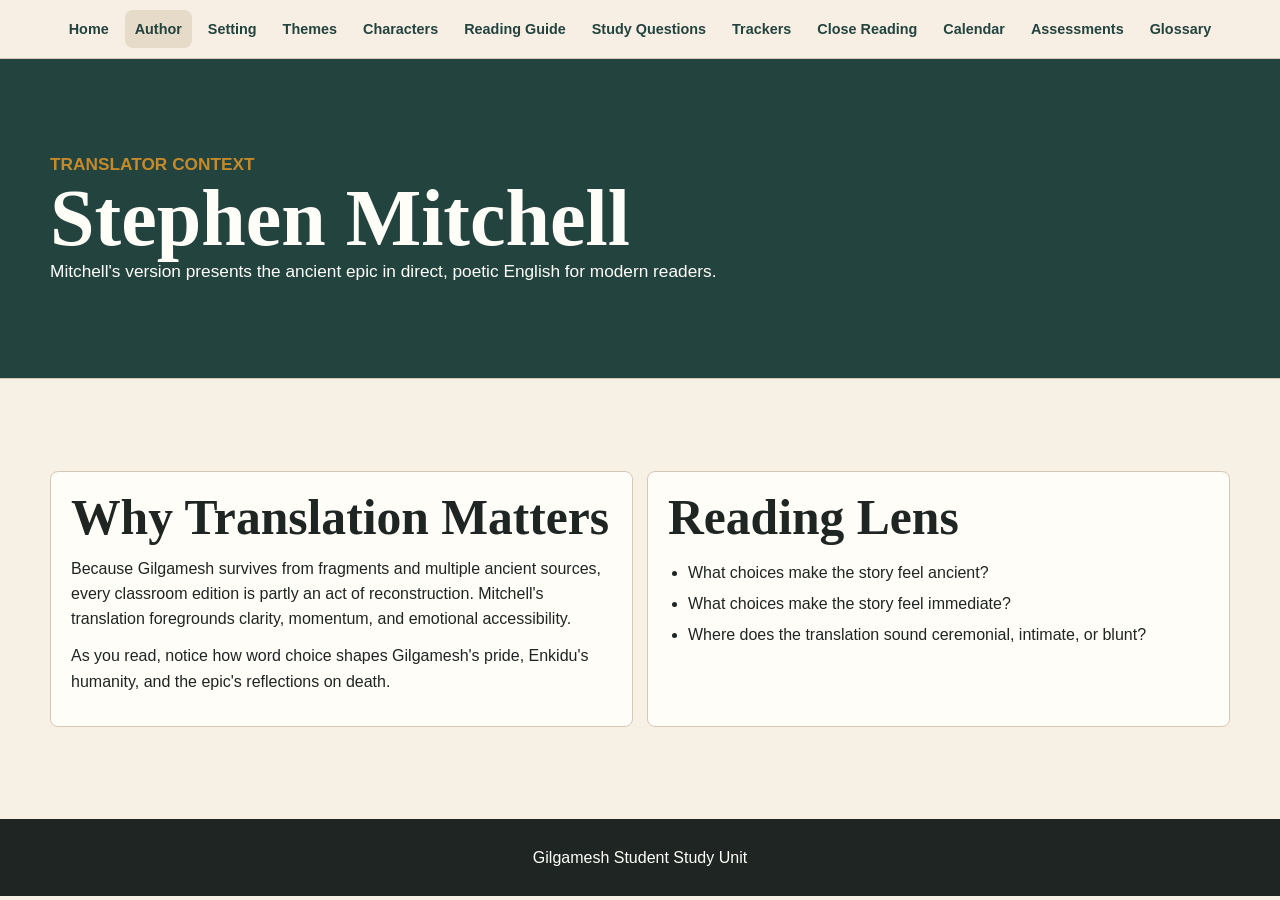
==== author.html @ 5ce9737e "Publish Gilgamesh student study site" ====
<!doctype html><html lang="en"><head><meta charset="utf-8"><meta name="viewport" content="width=device-width,initial-scale=1"><title>Stephen Mitchell | Gilgamesh</title><link rel="stylesheet" href="styles.css"></head><body><a class="skip-link" href="#main-content">Skip to content</a><nav class="top-nav"><a href="index.html">Home</a><a aria-current="page" href="author.html">Author</a><a href="setting.html">Setting</a><a href="themes.html">Themes</a><a href="characters.html">Characters</a><a href="reading-guide.html">Reading Guide</a><a href="study-questions.html">Study Questions</a><a href="trackers.html">Trackers</a><a href="close-reading.html">Close Reading</a><a href="calendar.html">Calendar</a><a href="assessments.html">Assessments</a><a href="glossary.html">Glossary</a></nav><header class="page-hero"><div class="section-inner"><p class="eyebrow">Translator Context</p><h1>Stephen Mitchell</h1><p>Mitchell's version presents the ancient epic in direct, poetic English for modern readers.</p></div></header><main id="main-content" class="section" tabindex="-1"><div class="section-inner grid grid-2"><article class="prose-panel"><h2>Why Translation Matters</h2><p>Because Gilgamesh survives from fragments and multiple ancient sources, every classroom edition is partly an act of reconstruction. Mitchell's translation foregrounds clarity, momentum, and emotional accessibility.</p><p>As you read, notice how word choice shapes Gilgamesh's pride, Enkidu's humanity, and the epic's reflections on death.</p></article><article class="callout"><h2>Reading Lens</h2><ul><li>What choices make the story feel ancient?</li><li>What choices make the story feel immediate?</li><li>Where does the translation sound ceremonial, intimate, or blunt?</li></ul></article></div></main><footer class="site-footer"><p>Gilgamesh Student Study Unit</p></footer><script src="script.js"></script></body></html>
---- styles.css ----
:root{--paper:#f7f0e4;--surface:#fffdf8;--ink:#1e2523;--muted:#5f6966;--line:#d6c8b7;--reed:#23433f;--lapis:#255a78;--clay:#9f5739;--sun:#c58a2a;--fig:#5f3f62}*{box-sizing:border-box}html{scroll-behavior:smooth}body{margin:0;background:var(--paper);color:var(--ink);font-family:Arial,Helvetica,sans-serif;line-height:1.58}a{color:inherit}.skip-link{position:fixed;left:16px;top:12px;z-index:100;transform:translateY(-160%);background:#fff;border:3px solid var(--reed);border-radius:8px;padding:10px 14px;font-weight:800;text-decoration:none}.skip-link:focus{transform:translateY(0)}:focus-visible{outline:3px solid #111;outline-offset:4px}.top-nav{position:sticky;top:0;z-index:20;display:flex;justify-content:center;gap:6px;flex-wrap:wrap;padding:10px 14px;background:rgba(247,240,228,.96);border-bottom:1px solid var(--line)}.top-nav a{min-height:38px;display:inline-flex;align-items:center;text-decoration:none;color:var(--reed);font-weight:800;font-size:.9rem;padding:7px 10px;border-radius:8px}.top-nav a:hover,.top-nav a:focus-visible,.top-nav a[aria-current=page]{background:#e6dac9}.hero{position:relative;min-height:clamp(460px,76vh,720px);display:grid;align-items:end;overflow:hidden;border-bottom:1px solid var(--line)}.hero img{position:absolute;inset:0;width:100%;height:100%;object-fit:cover}.hero:after{content:"";position:absolute;inset:0;background:linear-gradient(90deg,rgba(16,23,24,.84),rgba(16,23,24,.44) 48%,rgba(16,23,24,.14)),linear-gradient(0deg,rgba(16,23,24,.45),transparent 42%)}.hero-copy{position:relative;z-index:1;width:min(920px,calc(100% - 32px));padding:0 0 clamp(42px,8vh,76px) clamp(20px,7vw,92px);color:#fffdf8}.eyebrow{margin:0 0 8px;color:var(--sun);font-size:.78rem;letter-spacing:0;text-transform:uppercase;font-weight:900}.hero h1,.page-hero h1,h2{font-family:Georgia,'Times New Roman',serif}.hero h1{margin:0;font-size:clamp(3.2rem,9vw,7.2rem);line-height:.95}.hero-copy p:last-child{max-width:680px;margin:18px 0 0;font-size:clamp(1.06rem,2vw,1.36rem)}.page-hero{background:var(--reed);color:#fffdf8;padding:clamp(54px,8vw,92px) 18px;border-bottom:1px solid var(--line)}.page-hero h1{margin:0;font-size:clamp(2.5rem,7vw,5rem);line-height:1}.page-hero p{max-width:760px;margin:0;font-size:1.08rem}.section{padding:clamp(52px,8vw,92px) 18px}.band-light{background:#efe4d3}.band-deep{background:#203633;color:#fffdf8}.section-inner{width:min(1180px,100%);margin:0 auto}.section-heading{max-width:780px;margin-bottom:26px}.section-intro{max-width:760px;margin:0;color:var(--muted)}h2{margin:0 0 12px;font-size:clamp(2rem,4vw,3.1rem);line-height:1.05}h3{margin:0 0 10px;font-size:1.18rem;line-height:1.25}h4{margin:22px 0 8px;color:var(--reed);font-size:1rem}p{margin:0 0 12px}ul,ol{padding-left:1.25rem}li{margin:6px 0}.grid{display:grid;gap:14px}.grid-2{grid-template-columns:repeat(2,minmax(0,1fr))}.grid-3{grid-template-columns:repeat(3,minmax(0,1fr))}.grid-4{grid-template-columns:repeat(4,minmax(0,1fr))}.tile,.resource-link,.prose-panel,.character-card,.theme-card,.term,.book-panel,.quiz-panel,.callout{border:1px solid var(--line);border-radius:8px;background:var(--surface)}.tile,.prose-panel,.character-card,.theme-card,.term,.quiz-panel,.callout{padding:20px}.resource-link{display:block;padding:22px;text-decoration:none;color:var(--ink)}.resource-link span,.tile h3,.character-card h3,.term dt{color:var(--reed);font-weight:900}.resource-link p,.tile p,.character-card p,.theme-card p,.term dd,.quiz-panel p,.callout p{margin:0;color:var(--muted)}.theme-card{border-top:6px solid var(--clay)}.theme-card:nth-child(2){border-top-color:var(--lapis)}.theme-card:nth-child(3){border-top-color:var(--fig)}.theme-card:nth-child(4){border-top-color:var(--sun)}.theme-label{display:inline-grid;place-items:center;width:34px;height:34px;border-radius:50%;background:var(--clay);color:white;font-weight:900;margin-bottom:10px}.book-list{display:grid;gap:12px}.book-panel{overflow:hidden}.book-panel summary{position:relative;cursor:pointer;list-style:none;padding:17px 58px 17px 20px;background:var(--surface);color:var(--reed);font-weight:900}.book-panel summary:after{content:"+";position:absolute;right:18px;top:50%;transform:translateY(-50%);width:28px;height:28px;display:grid;place-items:center;border-radius:50%;background:#e5d8c7}.book-panel[open] summary:after{content:"-"}.book-body{display:grid;grid-template-columns:minmax(0,1.4fr) minmax(280px,.8fr);gap:24px;padding:8px 20px 22px;border-top:1px solid var(--line);background:var(--surface)}.questions{border-left:4px solid var(--sun);padding-left:18px}.question-line{color:var(--reed);font-weight:900}.toolbar{display:flex;gap:10px;flex-wrap:wrap;margin:0 0 18px}.toolbar input,.toolbar select{min-height:42px;border:1px solid var(--line);border-radius:8px;background:var(--surface);padding:8px 10px;font:inherit}.toolbar input{flex:1 1 280px}.button,.quiz-option{border-radius:8px;font:inherit;cursor:pointer}.button{min-height:42px;border:1px solid var(--reed);background:var(--reed);color:#fffdf8;padding:8px 12px;font-weight:900}.quiz-option{display:block;width:100%;text-align:left;margin:8px 0;border:1px solid var(--line);background:#fff8ec;color:var(--ink);padding:10px 12px}.quiz-option.correct{border-color:#2f6d4f;background:#e5f2e8}.quiz-option.incorrect{border-color:#a04738;background:#f7e4df}.result{min-height:26px;margin-top:10px;font-weight:900}.tracker-table{width:100%;border-collapse:collapse;border:1px solid var(--line);background:var(--surface)}.tracker-table th,.tracker-table td{border:1px solid var(--line);padding:12px;text-align:left;vertical-align:top}.tracker-table th{background:#eadcc9;color:var(--reed)}.site-footer{padding:26px 18px;background:#1e2523;color:#fffdf8;text-align:center}.site-footer p{margin:0}@media(max-width:980px){.grid-2,.grid-3,.grid-4,.book-body{grid-template-columns:1fr}.hero-copy{padding-left:22px}}@media(max-width:640px){.top-nav{justify-content:flex-start}.section{padding-left:14px;padding-right:14px}.hero{min-height:520px}}
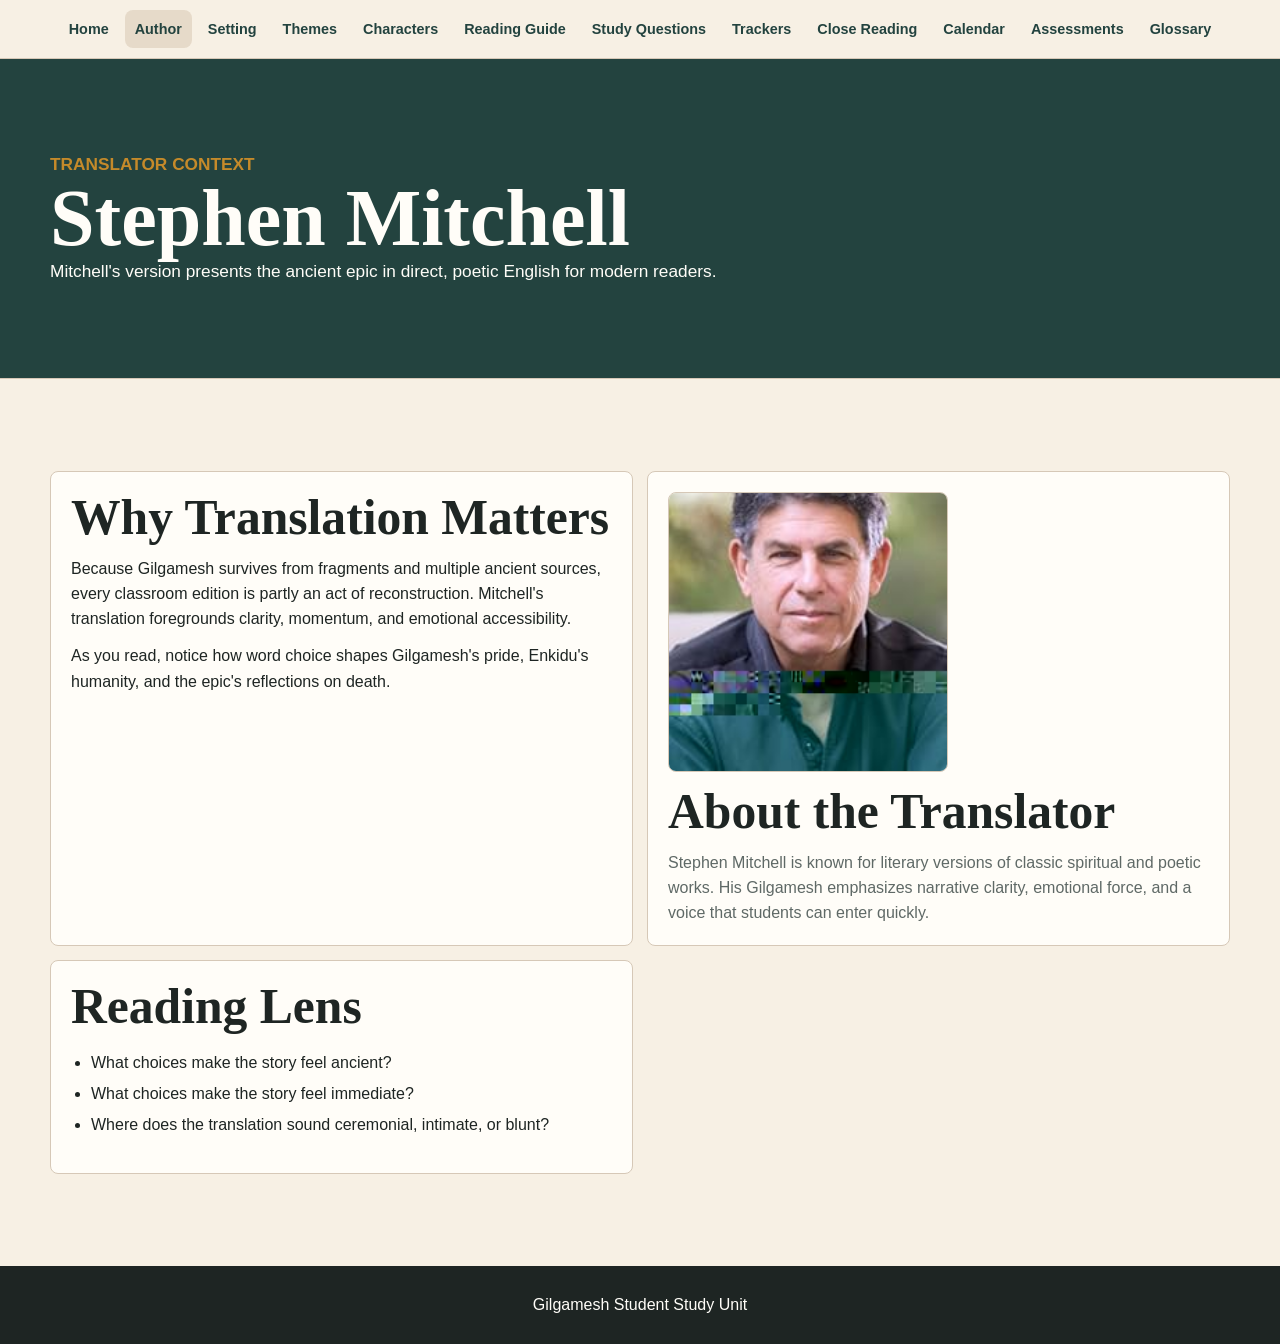
==== commit 6dc94501: "Add Stephen Mitchell portrait to author page" ====
--- a/author.html
+++ b/author.html
@@ -1 +1 @@
-<!doctype html><html lang="en"><head><meta charset="utf-8"><meta name="viewport" content="width=device-width,initial-scale=1"><title>Stephen Mitchell | Gilgamesh</title><link rel="stylesheet" href="styles.css"></head><body><a class="skip-link" href="#main-content">Skip to content</a><nav class="top-nav"><a href="index.html">Home</a><a aria-current="page" href="author.html">Author</a><a href="setting.html">Setting</a><a href="themes.html">Themes</a><a href="characters.html">Characters</a><a href="reading-guide.html">Reading Guide</a><a href="study-questions.html">Study Questions</a><a href="trackers.html">Trackers</a><a href="close-reading.html">Close Reading</a><a href="calendar.html">Calendar</a><a href="assessments.html">Assessments</a><a href="glossary.html">Glossary</a></nav><header class="page-hero"><div class="section-inner"><p class="eyebrow">Translator Context</p><h1>Stephen Mitchell</h1><p>Mitchell's version presents the ancient epic in direct, poetic English for modern readers.</p></div></header><main id="main-content" class="section" tabindex="-1"><div class="section-inner grid grid-2"><article class="prose-panel"><h2>Why Translation Matters</h2><p>Because Gilgamesh survives from fragments and multiple ancient sources, every classroom edition is partly an act of reconstruction. Mitchell's translation foregrounds clarity, momentum, and emotional accessibility.</p><p>As you read, notice how word choice shapes Gilgamesh's pride, Enkidu's humanity, and the epic's reflections on death.</p></article><article class="callout"><h2>Reading Lens</h2><ul><li>What choices make the story feel ancient?</li><li>What choices make the story feel immediate?</li><li>Where does the translation sound ceremonial, intimate, or blunt?</li></ul></article></div></main><footer class="site-footer"><p>Gilgamesh Student Study Unit</p></footer><script src="script.js"></script></body></html>+<!doctype html><html lang="en"><head><meta charset="utf-8"><meta name="viewport" content="width=device-width,initial-scale=1"><title>Stephen Mitchell | Gilgamesh</title><link rel="stylesheet" href="styles.css"></head><body><a class="skip-link" href="#main-content">Skip to content</a><nav class="top-nav"><a href="index.html">Home</a><a aria-current="page" href="author.html">Author</a><a href="setting.html">Setting</a><a href="themes.html">Themes</a><a href="characters.html">Characters</a><a href="reading-guide.html">Reading Guide</a><a href="study-questions.html">Study Questions</a><a href="trackers.html">Trackers</a><a href="close-reading.html">Close Reading</a><a href="calendar.html">Calendar</a><a href="assessments.html">Assessments</a><a href="glossary.html">Glossary</a></nav><header class="page-hero"><div class="section-inner"><p class="eyebrow">Translator Context</p><h1>Stephen Mitchell</h1><p>Mitchell's version presents the ancient epic in direct, poetic English for modern readers.</p></div></header><main id="main-content" class="section" tabindex="-1"><div class="section-inner grid grid-2"><article class="prose-panel"><h2>Why Translation Matters</h2><p>Because Gilgamesh survives from fragments and multiple ancient sources, every classroom edition is partly an act of reconstruction. Mitchell's translation foregrounds clarity, momentum, and emotional accessibility.</p><p>As you read, notice how word choice shapes Gilgamesh's pride, Enkidu's humanity, and the epic's reflections on death.</p></article><figure class="callout" style="display:grid;gap:14px;align-content:start;margin:0"><img src="assets/stephen-mitchell.jpg" alt="Portrait of Stephen Mitchell" style="width:min(280px,100%);aspect-ratio:1/1;object-fit:cover;border-radius:8px;border:1px solid var(--line)"><figcaption><h2>About the Translator</h2><p>Stephen Mitchell is known for literary versions of classic spiritual and poetic works. His Gilgamesh emphasizes narrative clarity, emotional force, and a voice that students can enter quickly.</p></figcaption></figure><article class="callout"><h2>Reading Lens</h2><ul><li>What choices make the story feel ancient?</li><li>What choices make the story feel immediate?</li><li>Where does the translation sound ceremonial, intimate, or blunt?</li></ul></article></div></main><footer class="site-footer"><p>Gilgamesh Student Study Unit</p></footer><script src="script.js"></script></body></html>
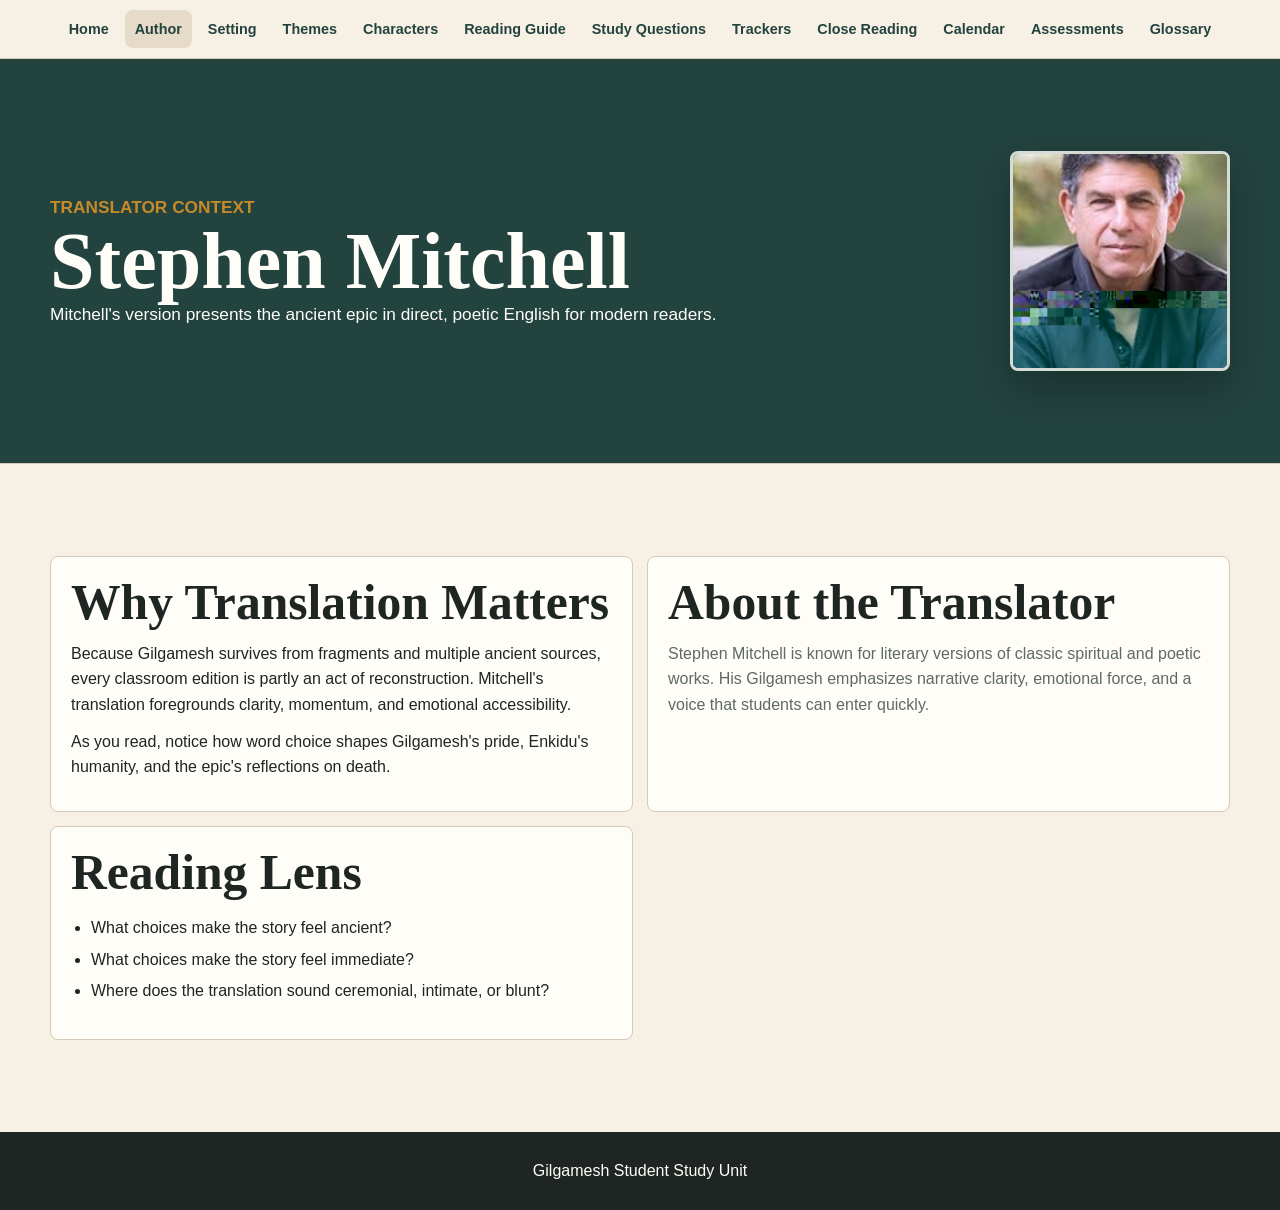
==== commit cd8064d1: "Make author portrait prominent" ====
--- a/author.html
+++ b/author.html
@@ -1 +1 @@
-<!doctype html><html lang="en"><head><meta charset="utf-8"><meta name="viewport" content="width=device-width,initial-scale=1"><title>Stephen Mitchell | Gilgamesh</title><link rel="stylesheet" href="styles.css"></head><body><a class="skip-link" href="#main-content">Skip to content</a><nav class="top-nav"><a href="index.html">Home</a><a aria-current="page" href="author.html">Author</a><a href="setting.html">Setting</a><a href="themes.html">Themes</a><a href="characters.html">Characters</a><a href="reading-guide.html">Reading Guide</a><a href="study-questions.html">Study Questions</a><a href="trackers.html">Trackers</a><a href="close-reading.html">Close Reading</a><a href="calendar.html">Calendar</a><a href="assessments.html">Assessments</a><a href="glossary.html">Glossary</a></nav><header class="page-hero"><div class="section-inner"><p class="eyebrow">Translator Context</p><h1>Stephen Mitchell</h1><p>Mitchell's version presents the ancient epic in direct, poetic English for modern readers.</p></div></header><main id="main-content" class="section" tabindex="-1"><div class="section-inner grid grid-2"><article class="prose-panel"><h2>Why Translation Matters</h2><p>Because Gilgamesh survives from fragments and multiple ancient sources, every classroom edition is partly an act of reconstruction. Mitchell's translation foregrounds clarity, momentum, and emotional accessibility.</p><p>As you read, notice how word choice shapes Gilgamesh's pride, Enkidu's humanity, and the epic's reflections on death.</p></article><figure class="callout" style="display:grid;gap:14px;align-content:start;margin:0"><img src="assets/stephen-mitchell.jpg" alt="Portrait of Stephen Mitchell" style="width:min(280px,100%);aspect-ratio:1/1;object-fit:cover;border-radius:8px;border:1px solid var(--line)"><figcaption><h2>About the Translator</h2><p>Stephen Mitchell is known for literary versions of classic spiritual and poetic works. His Gilgamesh emphasizes narrative clarity, emotional force, and a voice that students can enter quickly.</p></figcaption></figure><article class="callout"><h2>Reading Lens</h2><ul><li>What choices make the story feel ancient?</li><li>What choices make the story feel immediate?</li><li>Where does the translation sound ceremonial, intimate, or blunt?</li></ul></article></div></main><footer class="site-footer"><p>Gilgamesh Student Study Unit</p></footer><script src="script.js"></script></body></html>+<!doctype html><html lang="en"><head><meta charset="utf-8"><meta name="viewport" content="width=device-width,initial-scale=1"><title>Stephen Mitchell | Gilgamesh</title><link rel="stylesheet" href="styles.css"></head><body><a class="skip-link" href="#main-content">Skip to content</a><nav class="top-nav"><a href="index.html">Home</a><a aria-current="page" href="author.html">Author</a><a href="setting.html">Setting</a><a href="themes.html">Themes</a><a href="characters.html">Characters</a><a href="reading-guide.html">Reading Guide</a><a href="study-questions.html">Study Questions</a><a href="trackers.html">Trackers</a><a href="close-reading.html">Close Reading</a><a href="calendar.html">Calendar</a><a href="assessments.html">Assessments</a><a href="glossary.html">Glossary</a></nav><header class="page-hero"><div class="section-inner" style="display:grid;grid-template-columns:minmax(0,1fr) minmax(160px,220px);gap:24px;align-items:center"><div><p class="eyebrow">Translator Context</p><h1>Stephen Mitchell</h1><p>Mitchell's version presents the ancient epic in direct, poetic English for modern readers.</p></div><img src="assets/stephen-mitchell-portrait.jpg?v=2" alt="Portrait of Stephen Mitchell" style="width:100%;max-width:220px;aspect-ratio:1/1;object-fit:cover;border-radius:8px;border:3px solid rgba(255,253,248,.82);box-shadow:0 18px 40px rgba(0,0,0,.26)"></div></header><main id="main-content" class="section" tabindex="-1"><div class="section-inner grid grid-2"><article class="prose-panel"><h2>Why Translation Matters</h2><p>Because Gilgamesh survives from fragments and multiple ancient sources, every classroom edition is partly an act of reconstruction. Mitchell's translation foregrounds clarity, momentum, and emotional accessibility.</p><p>As you read, notice how word choice shapes Gilgamesh's pride, Enkidu's humanity, and the epic's reflections on death.</p></article><article class="callout"><h2>About the Translator</h2><p>Stephen Mitchell is known for literary versions of classic spiritual and poetic works. His Gilgamesh emphasizes narrative clarity, emotional force, and a voice that students can enter quickly.</p></article><article class="callout"><h2>Reading Lens</h2><ul><li>What choices make the story feel ancient?</li><li>What choices make the story feel immediate?</li><li>Where does the translation sound ceremonial, intimate, or blunt?</li></ul></article></div></main><footer class="site-footer"><p>Gilgamesh Student Study Unit</p></footer><script src="script.js"></script></body></html>
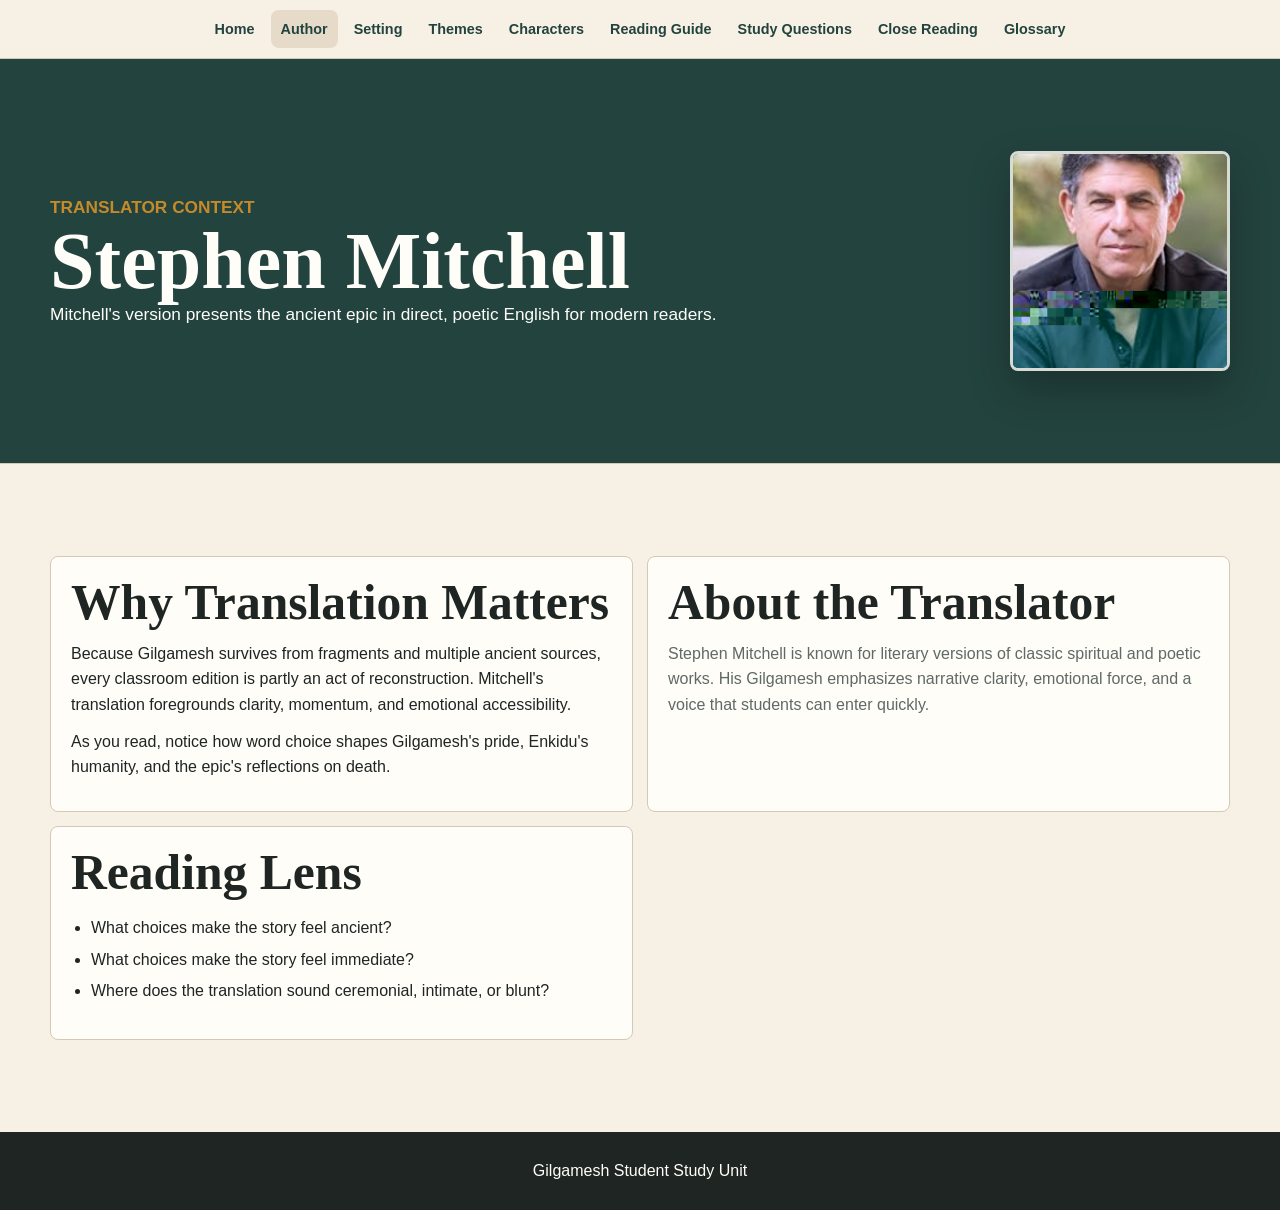
==== commit 933314a5: "Remove trackers calendar and assessments pages" ====
--- a/author.html
+++ b/author.html
@@ -1 +1 @@
-<!doctype html><html lang="en"><head><meta charset="utf-8"><meta name="viewport" content="width=device-width,initial-scale=1"><title>Stephen Mitchell | Gilgamesh</title><link rel="stylesheet" href="styles.css"></head><body><a class="skip-link" href="#main-content">Skip to content</a><nav class="top-nav"><a href="index.html">Home</a><a aria-current="page" href="author.html">Author</a><a href="setting.html">Setting</a><a href="themes.html">Themes</a><a href="characters.html">Characters</a><a href="reading-guide.html">Reading Guide</a><a href="study-questions.html">Study Questions</a><a href="trackers.html">Trackers</a><a href="close-reading.html">Close Reading</a><a href="calendar.html">Calendar</a><a href="assessments.html">Assessments</a><a href="glossary.html">Glossary</a></nav><header class="page-hero"><div class="section-inner" style="display:grid;grid-template-columns:minmax(0,1fr) minmax(160px,220px);gap:24px;align-items:center"><div><p class="eyebrow">Translator Context</p><h1>Stephen Mitchell</h1><p>Mitchell's version presents the ancient epic in direct, poetic English for modern readers.</p></div><img src="assets/stephen-mitchell-portrait.jpg?v=2" alt="Portrait of Stephen Mitchell" style="width:100%;max-width:220px;aspect-ratio:1/1;object-fit:cover;border-radius:8px;border:3px solid rgba(255,253,248,.82);box-shadow:0 18px 40px rgba(0,0,0,.26)"></div></header><main id="main-content" class="section" tabindex="-1"><div class="section-inner grid grid-2"><article class="prose-panel"><h2>Why Translation Matters</h2><p>Because Gilgamesh survives from fragments and multiple ancient sources, every classroom edition is partly an act of reconstruction. Mitchell's translation foregrounds clarity, momentum, and emotional accessibility.</p><p>As you read, notice how word choice shapes Gilgamesh's pride, Enkidu's humanity, and the epic's reflections on death.</p></article><article class="callout"><h2>About the Translator</h2><p>Stephen Mitchell is known for literary versions of classic spiritual and poetic works. His Gilgamesh emphasizes narrative clarity, emotional force, and a voice that students can enter quickly.</p></article><article class="callout"><h2>Reading Lens</h2><ul><li>What choices make the story feel ancient?</li><li>What choices make the story feel immediate?</li><li>Where does the translation sound ceremonial, intimate, or blunt?</li></ul></article></div></main><footer class="site-footer"><p>Gilgamesh Student Study Unit</p></footer><script src="script.js"></script></body></html>+<!doctype html><html lang="en"><head><meta charset="utf-8"><meta name="viewport" content="width=device-width,initial-scale=1"><title>Stephen Mitchell | Gilgamesh</title><link rel="stylesheet" href="styles.css"></head><body><a class="skip-link" href="#main-content">Skip to content</a><nav class="top-nav"><a href="index.html">Home</a><a aria-current="page" href="author.html">Author</a><a href="setting.html">Setting</a><a href="themes.html">Themes</a><a href="characters.html">Characters</a><a href="reading-guide.html">Reading Guide</a><a href="study-questions.html">Study Questions</a><a href="close-reading.html">Close Reading</a><a href="glossary.html">Glossary</a></nav><header class="page-hero"><div class="section-inner" style="display:grid;grid-template-columns:minmax(0,1fr) minmax(160px,220px);gap:24px;align-items:center"><div><p class="eyebrow">Translator Context</p><h1>Stephen Mitchell</h1><p>Mitchell's version presents the ancient epic in direct, poetic English for modern readers.</p></div><img src="assets/stephen-mitchell-portrait.jpg?v=2" alt="Portrait of Stephen Mitchell" style="width:100%;max-width:220px;aspect-ratio:1/1;object-fit:cover;border-radius:8px;border:3px solid rgba(255,253,248,.82);box-shadow:0 18px 40px rgba(0,0,0,.26)"></div></header><main id="main-content" class="section" tabindex="-1"><div class="section-inner grid grid-2"><article class="prose-panel"><h2>Why Translation Matters</h2><p>Because Gilgamesh survives from fragments and multiple ancient sources, every classroom edition is partly an act of reconstruction. Mitchell's translation foregrounds clarity, momentum, and emotional accessibility.</p><p>As you read, notice how word choice shapes Gilgamesh's pride, Enkidu's humanity, and the epic's reflections on death.</p></article><article class="callout"><h2>About the Translator</h2><p>Stephen Mitchell is known for literary versions of classic spiritual and poetic works. His Gilgamesh emphasizes narrative clarity, emotional force, and a voice that students can enter quickly.</p></article><article class="callout"><h2>Reading Lens</h2><ul><li>What choices make the story feel ancient?</li><li>What choices make the story feel immediate?</li><li>Where does the translation sound ceremonial, intimate, or blunt?</li></ul></article></div></main><footer class="site-footer"><p>Gilgamesh Student Study Unit</p></footer><script src="script.js"></script></body></html>
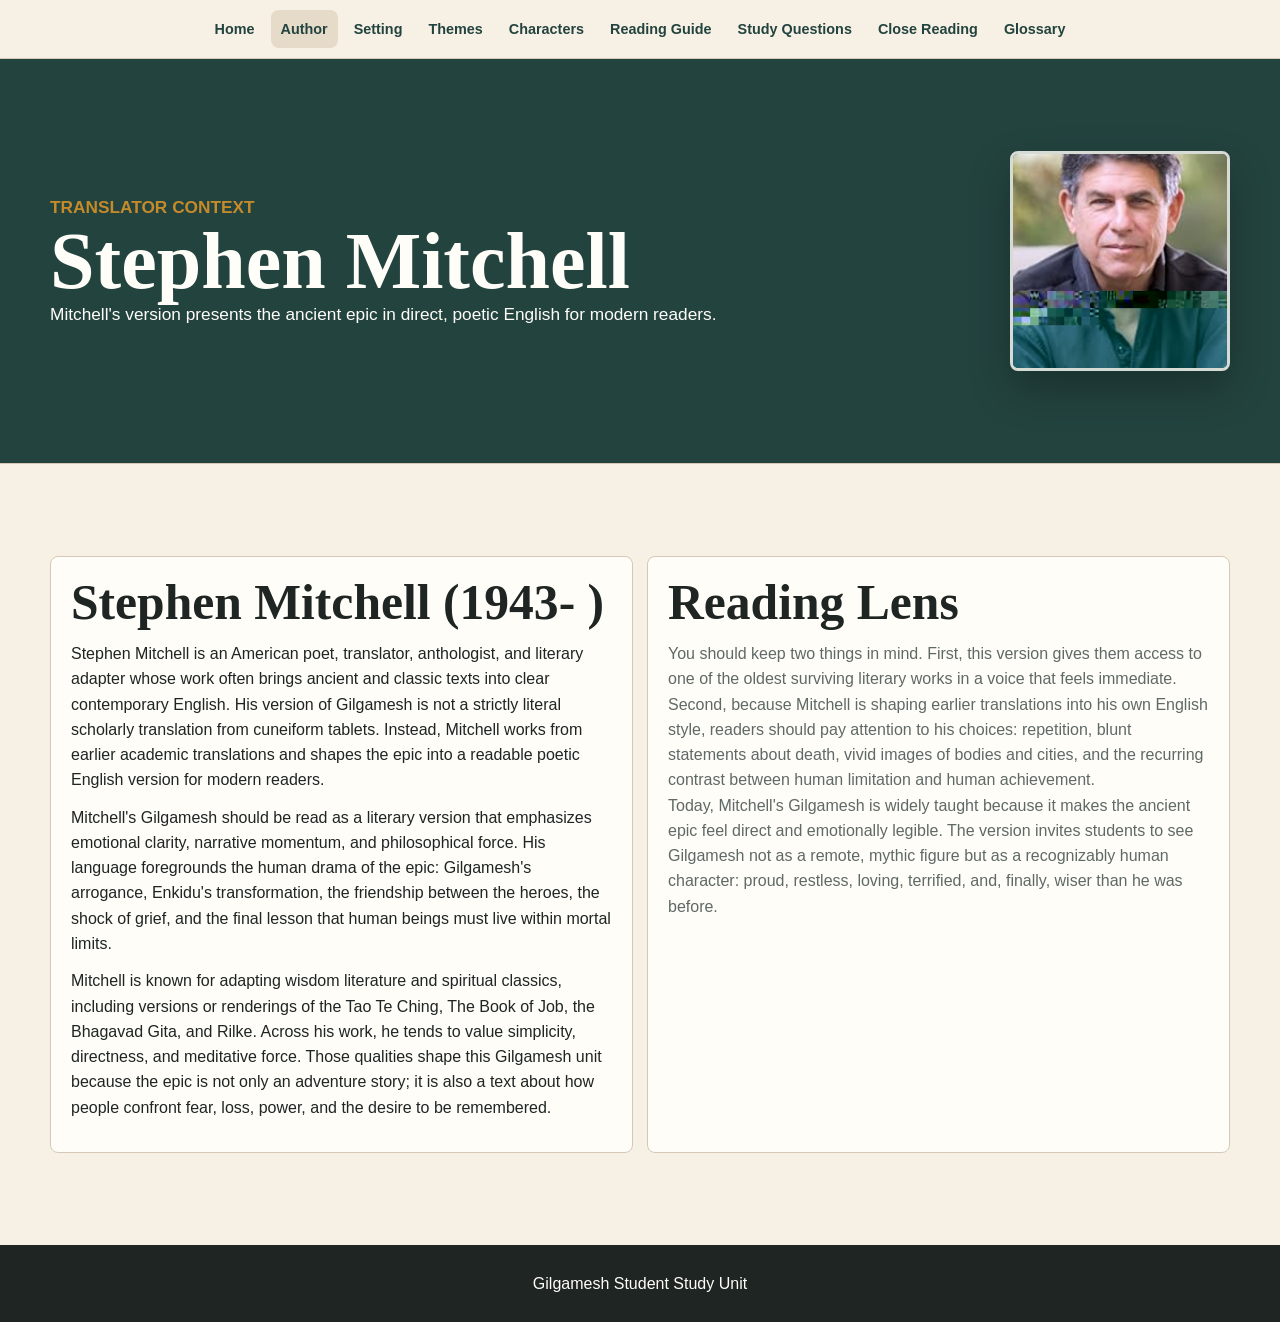
==== commit 8fd41a15: "Expand author bio from study document" ====
--- a/author.html
+++ b/author.html
@@ -1 +1,50 @@
-<!doctype html><html lang="en"><head><meta charset="utf-8"><meta name="viewport" content="width=device-width,initial-scale=1"><title>Stephen Mitchell | Gilgamesh</title><link rel="stylesheet" href="styles.css"></head><body><a class="skip-link" href="#main-content">Skip to content</a><nav class="top-nav"><a href="index.html">Home</a><a aria-current="page" href="author.html">Author</a><a href="setting.html">Setting</a><a href="themes.html">Themes</a><a href="characters.html">Characters</a><a href="reading-guide.html">Reading Guide</a><a href="study-questions.html">Study Questions</a><a href="close-reading.html">Close Reading</a><a href="glossary.html">Glossary</a></nav><header class="page-hero"><div class="section-inner" style="display:grid;grid-template-columns:minmax(0,1fr) minmax(160px,220px);gap:24px;align-items:center"><div><p class="eyebrow">Translator Context</p><h1>Stephen Mitchell</h1><p>Mitchell's version presents the ancient epic in direct, poetic English for modern readers.</p></div><img src="assets/stephen-mitchell-portrait.jpg?v=2" alt="Portrait of Stephen Mitchell" style="width:100%;max-width:220px;aspect-ratio:1/1;object-fit:cover;border-radius:8px;border:3px solid rgba(255,253,248,.82);box-shadow:0 18px 40px rgba(0,0,0,.26)"></div></header><main id="main-content" class="section" tabindex="-1"><div class="section-inner grid grid-2"><article class="prose-panel"><h2>Why Translation Matters</h2><p>Because Gilgamesh survives from fragments and multiple ancient sources, every classroom edition is partly an act of reconstruction. Mitchell's translation foregrounds clarity, momentum, and emotional accessibility.</p><p>As you read, notice how word choice shapes Gilgamesh's pride, Enkidu's humanity, and the epic's reflections on death.</p></article><article class="callout"><h2>About the Translator</h2><p>Stephen Mitchell is known for literary versions of classic spiritual and poetic works. His Gilgamesh emphasizes narrative clarity, emotional force, and a voice that students can enter quickly.</p></article><article class="callout"><h2>Reading Lens</h2><ul><li>What choices make the story feel ancient?</li><li>What choices make the story feel immediate?</li><li>Where does the translation sound ceremonial, intimate, or blunt?</li></ul></article></div></main><footer class="site-footer"><p>Gilgamesh Student Study Unit</p></footer><script src="script.js"></script></body></html>+<!doctype html>
+<html lang="en">
+<head>
+  <meta charset="utf-8">
+  <meta name="viewport" content="width=device-width, initial-scale=1">
+  <title>Stephen Mitchell | Gilgamesh</title>
+  <link rel="stylesheet" href="styles.css">
+</head>
+<body>
+  <a class="skip-link" href="#main-content">Skip to content</a>
+  <nav class="top-nav">
+    <a href="index.html">Home</a>
+    <a aria-current="page" href="author.html">Author</a>
+    <a href="setting.html">Setting</a>
+    <a href="themes.html">Themes</a>
+    <a href="characters.html">Characters</a>
+    <a href="reading-guide.html">Reading Guide</a>
+    <a href="study-questions.html">Study Questions</a>
+    <a href="close-reading.html">Close Reading</a>
+    <a href="glossary.html">Glossary</a>
+  </nav>
+  <header class="page-hero">
+    <div class="section-inner" style="display:grid;grid-template-columns:minmax(0,1fr) minmax(160px,220px);gap:24px;align-items:center">
+      <div>
+        <p class="eyebrow">Translator Context</p>
+        <h1>Stephen Mitchell</h1>
+        <p>Mitchell's version presents the ancient epic in direct, poetic English for modern readers.</p>
+      </div>
+      <img src="assets/stephen-mitchell-portrait.jpg?v=2" alt="Portrait of Stephen Mitchell" style="width:100%;max-width:220px;aspect-ratio:1/1;object-fit:cover;border-radius:8px;border:3px solid rgba(255,253,248,.82);box-shadow:0 18px 40px rgba(0,0,0,.26)">
+    </div>
+  </header>
+  <main id="main-content" class="section" tabindex="-1">
+    <div class="section-inner grid grid-2">
+      <article class="prose-panel">
+        <h2>Stephen Mitchell (1943- )</h2>
+        <p>Stephen Mitchell is an American poet, translator, anthologist, and literary adapter whose work often brings ancient and classic texts into clear contemporary English. His version of Gilgamesh is not a strictly literal scholarly translation from cuneiform tablets. Instead, Mitchell works from earlier academic translations and shapes the epic into a readable poetic English version for modern readers.</p>
+        <p>Mitchell's Gilgamesh should be read as a literary version that emphasizes emotional clarity, narrative momentum, and philosophical force. His language foregrounds the human drama of the epic: Gilgamesh's arrogance, Enkidu's transformation, the friendship between the heroes, the shock of grief, and the final lesson that human beings must live within mortal limits.</p>
+        <p>Mitchell is known for adapting wisdom literature and spiritual classics, including versions or renderings of the Tao Te Ching, The Book of Job, the Bhagavad Gita, and Rilke. Across his work, he tends to value simplicity, directness, and meditative force. Those qualities shape this Gilgamesh unit because the epic is not only an adventure story; it is also a text about how people confront fear, loss, power, and the desire to be remembered.</p>
+      </article>
+      <aside class="callout">
+        <h2>Reading Lens</h2>
+        <p>You should keep two things in mind. First, this version gives them access to one of the oldest surviving literary works in a voice that feels immediate. Second, because Mitchell is shaping earlier translations into his own English style, readers should pay attention to his choices: repetition, blunt statements about death, vivid images of bodies and cities, and the recurring contrast between human limitation and human achievement.</p>
+        <p>Today, Mitchell's Gilgamesh is widely taught because it makes the ancient epic feel direct and emotionally legible. The version invites students to see Gilgamesh not as a remote, mythic figure but as a recognizably human character: proud, restless, loving, terrified, and, finally, wiser than he was before.</p>
+      </aside>
+    </div>
+  </main>
+  <footer class="site-footer"><p>Gilgamesh Student Study Unit</p></footer>
+  <script src="script.js"></script>
+</body>
+</html>
--- a/styles.css
+++ b/styles.css
@@ -1 +1 @@
-:root{--paper:#f7f0e4;--surface:#fffdf8;--ink:#1e2523;--muted:#5f6966;--line:#d6c8b7;--reed:#23433f;--lapis:#255a78;--clay:#9f5739;--sun:#c58a2a;--fig:#5f3f62}*{box-sizing:border-box}html{scroll-behavior:smooth}body{margin:0;background:var(--paper);color:var(--ink);font-family:Arial,Helvetica,sans-serif;line-height:1.58}a{color:inherit}.skip-link{position:fixed;left:16px;top:12px;z-index:100;transform:translateY(-160%);background:#fff;border:3px solid var(--reed);border-radius:8px;padding:10px 14px;font-weight:800;text-decoration:none}.skip-link:focus{transform:translateY(0)}:focus-visible{outline:3px solid #111;outline-offset:4px}.top-nav{position:sticky;top:0;z-index:20;display:flex;justify-content:center;gap:6px;flex-wrap:wrap;padding:10px 14px;background:rgba(247,240,228,.96);border-bottom:1px solid var(--line)}.top-nav a{min-height:38px;display:inline-flex;align-items:center;text-decoration:none;color:var(--reed);font-weight:800;font-size:.9rem;padding:7px 10px;border-radius:8px}.top-nav a:hover,.top-nav a:focus-visible,.top-nav a[aria-current=page]{background:#e6dac9}.hero{position:relative;min-height:clamp(460px,76vh,720px);display:grid;align-items:end;overflow:hidden;border-bottom:1px solid var(--line)}.hero img{position:absolute;inset:0;width:100%;height:100%;object-fit:cover}.hero:after{content:"";position:absolute;inset:0;background:linear-gradient(90deg,rgba(16,23,24,.84),rgba(16,23,24,.44) 48%,rgba(16,23,24,.14)),linear-gradient(0deg,rgba(16,23,24,.45),transparent 42%)}.hero-copy{position:relative;z-index:1;width:min(920px,calc(100% - 32px));padding:0 0 clamp(42px,8vh,76px) clamp(20px,7vw,92px);color:#fffdf8}.eyebrow{margin:0 0 8px;color:var(--sun);font-size:.78rem;letter-spacing:0;text-transform:uppercase;font-weight:900}.hero h1,.page-hero h1,h2{font-family:Georgia,'Times New Roman',serif}.hero h1{margin:0;font-size:clamp(3.2rem,9vw,7.2rem);line-height:.95}.hero-copy p:last-child{max-width:680px;margin:18px 0 0;font-size:clamp(1.06rem,2vw,1.36rem)}.page-hero{background:var(--reed);color:#fffdf8;padding:clamp(54px,8vw,92px) 18px;border-bottom:1px solid var(--line)}.page-hero h1{margin:0;font-size:clamp(2.5rem,7vw,5rem);line-height:1}.page-hero p{max-width:760px;margin:0;font-size:1.08rem}.section{padding:clamp(52px,8vw,92px) 18px}.band-light{background:#efe4d3}.band-deep{background:#203633;color:#fffdf8}.section-inner{width:min(1180px,100%);margin:0 auto}.section-heading{max-width:780px;margin-bottom:26px}.section-intro{max-width:760px;margin:0;color:var(--muted)}h2{margin:0 0 12px;font-size:clamp(2rem,4vw,3.1rem);line-height:1.05}h3{margin:0 0 10px;font-size:1.18rem;line-height:1.25}h4{margin:22px 0 8px;color:var(--reed);font-size:1rem}p{margin:0 0 12px}ul,ol{padding-left:1.25rem}li{margin:6px 0}.grid{display:grid;gap:14px}.grid-2{grid-template-columns:repeat(2,minmax(0,1fr))}.grid-3{grid-template-columns:repeat(3,minmax(0,1fr))}.grid-4{grid-template-columns:repeat(4,minmax(0,1fr))}.tile,.resource-link,.prose-panel,.character-card,.theme-card,.term,.book-panel,.quiz-panel,.callout{border:1px solid var(--line);border-radius:8px;background:var(--surface)}.tile,.prose-panel,.character-card,.theme-card,.term,.quiz-panel,.callout{padding:20px}.resource-link{display:block;padding:22px;text-decoration:none;color:var(--ink)}.resource-link span,.tile h3,.character-card h3,.term dt{color:var(--reed);font-weight:900}.resource-link p,.tile p,.character-card p,.theme-card p,.term dd,.quiz-panel p,.callout p{margin:0;color:var(--muted)}.theme-card{border-top:6px solid var(--clay)}.theme-card:nth-child(2){border-top-color:var(--lapis)}.theme-card:nth-child(3){border-top-color:var(--fig)}.theme-card:nth-child(4){border-top-color:var(--sun)}.theme-label{display:inline-grid;place-items:center;width:34px;height:34px;border-radius:50%;background:var(--clay);color:white;font-weight:900;margin-bottom:10px}.book-list{display:grid;gap:12px}.book-panel{overflow:hidden}.book-panel summary{position:relative;cursor:pointer;list-style:none;padding:17px 58px 17px 20px;background:var(--surface);color:var(--reed);font-weight:900}.book-panel summary:after{content:"+";position:absolute;right:18px;top:50%;transform:translateY(-50%);width:28px;height:28px;display:grid;place-items:center;border-radius:50%;background:#e5d8c7}.book-panel[open] summary:after{content:"-"}.book-body{display:grid;grid-template-columns:minmax(0,1.4fr) minmax(280px,.8fr);gap:24px;padding:8px 20px 22px;border-top:1px solid var(--line);background:var(--surface)}.questions{border-left:4px solid var(--sun);padding-left:18px}.question-line{color:var(--reed);font-weight:900}.toolbar{display:flex;gap:10px;flex-wrap:wrap;margin:0 0 18px}.toolbar input,.toolbar select{min-height:42px;border:1px solid var(--line);border-radius:8px;background:var(--surface);padding:8px 10px;font:inherit}.toolbar input{flex:1 1 280px}.button,.quiz-option{border-radius:8px;font:inherit;cursor:pointer}.button{min-height:42px;border:1px solid var(--reed);background:var(--reed);color:#fffdf8;padding:8px 12px;font-weight:900}.quiz-option{display:block;width:100%;text-align:left;margin:8px 0;border:1px solid var(--line);background:#fff8ec;color:var(--ink);padding:10px 12px}.quiz-option.correct{border-color:#2f6d4f;background:#e5f2e8}.quiz-option.incorrect{border-color:#a04738;background:#f7e4df}.result{min-height:26px;margin-top:10px;font-weight:900}.tracker-table{width:100%;border-collapse:collapse;border:1px solid var(--line);background:var(--surface)}.tracker-table th,.tracker-table td{border:1px solid var(--line);padding:12px;text-align:left;vertical-align:top}.tracker-table th{background:#eadcc9;color:var(--reed)}.site-footer{padding:26px 18px;background:#1e2523;color:#fffdf8;text-align:center}.site-footer p{margin:0}@media(max-width:980px){.grid-2,.grid-3,.grid-4,.book-body{grid-template-columns:1fr}.hero-copy{padding-left:22px}}@media(max-width:640px){.top-nav{justify-content:flex-start}.section{padding-left:14px;padding-right:14px}.hero{min-height:520px}}+:root{--paper:#f7f0e4;--surface:#fffdf8;--ink:#1e2523;--muted:#5f6966;--line:#d6c8b7;--reed:#23433f;--lapis:#255a78;--clay:#9f5739;--sun:#c58a2a;--fig:#5f3f62}*{box-sizing:border-box}html{scroll-behavior:smooth}body{margin:0;background:var(--paper);color:var(--ink);font-family:Arial,Helvetica,sans-serif;line-height:1.58;overflow-x:hidden}a{color:inherit}img{max-width:100%;height:auto}p,li,h1,h2,h3,h4,summary,a{overflow-wrap:anywhere}.skip-link{position:fixed;left:16px;top:12px;z-index:100;transform:translateY(-160%);background:#fff;border:3px solid var(--reed);border-radius:8px;padding:10px 14px;font-weight:800;text-decoration:none}.skip-link:focus{transform:translateY(0)}:focus-visible{outline:3px solid #111;outline-offset:4px}.top-nav{position:sticky;top:0;z-index:20;display:flex;justify-content:center;gap:6px;flex-wrap:wrap;padding:10px 14px;background:rgba(247,240,228,.96);border-bottom:1px solid var(--line)}.top-nav a{min-height:38px;display:inline-flex;align-items:center;text-decoration:none;color:var(--reed);font-weight:800;font-size:.9rem;padding:7px 10px;border-radius:8px;white-space:nowrap}.top-nav a:hover,.top-nav a:focus-visible,.top-nav a[aria-current=page]{background:#e6dac9}.hero{position:relative;min-height:clamp(460px,76vh,720px);display:grid;align-items:end;overflow:hidden;border-bottom:1px solid var(--line)}.hero img{position:absolute;inset:0;width:100%;height:100%;object-fit:cover}.hero:after{content:"";position:absolute;inset:0;background:linear-gradient(90deg,rgba(16,23,24,.84),rgba(16,23,24,.44) 48%,rgba(16,23,24,.14)),linear-gradient(0deg,rgba(16,23,24,.45),transparent 42%)}.hero-copy{position:relative;z-index:1;width:min(920px,calc(100% - 32px));padding:0 0 clamp(42px,8vh,76px) clamp(20px,7vw,92px);color:#fffdf8}.eyebrow{margin:0 0 8px;color:var(--sun);font-size:.78rem;letter-spacing:0;text-transform:uppercase;font-weight:900}.hero h1,.page-hero h1,h2{font-family:Georgia,'Times New Roman',serif}.hero h1{margin:0;font-size:clamp(3.2rem,9vw,7.2rem);line-height:.95}.hero-copy p:last-child{max-width:680px;margin:18px 0 0;font-size:clamp(1.06rem,2vw,1.36rem)}.page-hero{background:var(--reed);color:#fffdf8;padding:clamp(54px,8vw,92px) 18px;border-bottom:1px solid var(--line)}.page-hero h1{margin:0;font-size:clamp(2.5rem,7vw,5rem);line-height:1}.page-hero p{max-width:760px;margin:0;font-size:1.08rem}.section{padding:clamp(52px,8vw,92px) 18px}.band-light{background:#efe4d3}.band-deep{background:#203633;color:#fffdf8}.section-inner{width:min(1180px,100%);margin:0 auto}.section-heading{max-width:780px;margin-bottom:26px}.section-intro{max-width:760px;margin:0;color:var(--muted)}h2{margin:0 0 12px;font-size:clamp(2rem,4vw,3.1rem);line-height:1.05}h3{margin:0 0 10px;font-size:1.18rem;line-height:1.25}h4{margin:22px 0 8px;color:var(--reed);font-size:1rem}p{margin:0 0 12px}ul,ol{padding-left:1.25rem}li{margin:6px 0}.grid{display:grid;gap:14px}.grid-2{grid-template-columns:repeat(2,minmax(0,1fr))}.grid-3{grid-template-columns:repeat(3,minmax(0,1fr))}.grid-4{grid-template-columns:repeat(4,minmax(0,1fr))}.tile,.resource-link,.prose-panel,.character-card,.theme-card,.term,.book-panel,.quiz-panel,.callout{border:1px solid var(--line);border-radius:8px;background:var(--surface)}.tile,.prose-panel,.character-card,.theme-card,.term,.quiz-panel,.callout{padding:20px}.resource-link{display:block;padding:22px;text-decoration:none;color:var(--ink)}.resource-link span,.tile h3,.character-card h3,.term dt{color:var(--reed);font-weight:900}.resource-link p,.tile p,.character-card p,.theme-card p,.term dd,.quiz-panel p,.callout p{margin:0;color:var(--muted)}.theme-card{border-top:6px solid var(--clay)}.theme-card:nth-child(2){border-top-color:var(--lapis)}.theme-card:nth-child(3){border-top-color:var(--fig)}.theme-card:nth-child(4){border-top-color:var(--sun)}.theme-label{display:inline-grid;place-items:center;width:34px;height:34px;border-radius:50%;background:var(--clay);color:white;font-weight:900;margin-bottom:10px}.book-list{display:grid;gap:12px}.book-panel{overflow:hidden}.book-panel summary{position:relative;cursor:pointer;list-style:none;padding:17px 58px 17px 20px;background:var(--surface);color:var(--reed);font-weight:900}.book-panel summary:after{content:"+";position:absolute;right:18px;top:50%;transform:translateY(-50%);width:28px;height:28px;display:grid;place-items:center;border-radius:50%;background:#e5d8c7}.book-panel[open] summary:after{content:"-"}.book-body{display:grid;grid-template-columns:minmax(0,1.4fr) minmax(280px,.8fr);gap:24px;padding:8px 20px 22px;border-top:1px solid var(--line);background:var(--surface)}.questions{border-left:4px solid var(--sun);padding-left:18px}.question-line{color:var(--reed);font-weight:900}.toolbar{display:flex;gap:10px;flex-wrap:wrap;margin:0 0 18px}.toolbar input,.toolbar select{min-height:42px;border:1px solid var(--line);border-radius:8px;background:var(--surface);padding:8px 10px;font:inherit}.toolbar input{flex:1 1 280px}.button,.quiz-option{border-radius:8px;font:inherit;cursor:pointer}.button{min-height:42px;border:1px solid var(--reed);background:var(--reed);color:#fffdf8;padding:8px 12px;font-weight:900}.quiz-option{display:block;width:100%;text-align:left;margin:8px 0;border:1px solid var(--line);background:#fff8ec;color:var(--ink);padding:10px 12px}.quiz-option.correct{border-color:#2f6d4f;background:#e5f2e8}.quiz-option.incorrect{border-color:#a04738;background:#f7e4df}.result{min-height:26px;margin-top:10px;font-weight:900}.tracker-table{width:100%;border-collapse:collapse;border:1px solid var(--line);background:var(--surface)}.tracker-table th,.tracker-table td{border:1px solid var(--line);padding:12px;text-align:left;vertical-align:top}.tracker-table th{background:#eadcc9;color:var(--reed)}.site-footer{padding:26px 18px;background:#1e2523;color:#fffdf8;text-align:center}.site-footer p{margin:0}@media(max-width:980px){.grid-2,.grid-3,.grid-4,.book-body{grid-template-columns:1fr}.hero-copy{padding-left:22px}}@media(max-width:720px){body{font-size:16px;line-height:1.62}.top-nav{justify-content:flex-start;flex-wrap:nowrap;overflow-x:auto;overscroll-behavior-x:contain;-webkit-overflow-scrolling:touch;padding:8px 10px;gap:4px}.top-nav a{flex:0 0 auto;min-height:36px;font-size:.86rem;padding:7px 9px}.hero{min-height:410px}.hero-copy{width:100%;padding:0 18px 36px}.hero h1{font-size:clamp(3rem,18vw,4.25rem);line-height:.96}.hero-copy p:last-child{font-size:1.02rem;max-width:34rem}.page-hero{padding:38px 14px}.page-hero .section-inner{grid-template-columns:1fr!important;gap:16px!important}.page-hero img{max-width:150px!important}.page-hero h1{font-size:clamp(2.25rem,13vw,3.6rem);line-height:1.02}.page-hero p{font-size:1rem}.section{padding:38px 14px}.section-heading{margin-bottom:18px}h2{font-size:clamp(1.65rem,9vw,2.35rem)}.tile,.prose-panel,.character-card,.theme-card,.term,.quiz-panel,.callout,.resource-link{padding:16px}.book-panel summary{padding:15px 50px 15px 16px}.book-body{gap:16px;padding:6px 16px 18px}.toolbar{display:grid;grid-template-columns:1fr;gap:8px}.toolbar input,.toolbar select{width:100%;min-width:0}.character-card p,.theme-card p,.prose-panel p,.callout p,.tile p,.resource-link p{font-size:.98rem}}@media(max-width:430px){.top-nav{position:relative}.hero{min-height:360px}.hero-copy{padding-bottom:30px}.hero h1{font-size:3rem}.page-hero{padding-top:32px;padding-bottom:32px}.section{padding-left:12px;padding-right:12px}.grid{gap:12px}.tile,.prose-panel,.character-card,.theme-card,.term,.quiz-panel,.callout,.resource-link{padding:14px}ul,ol{padding-left:1.05rem}.book-panel summary{font-size:.98rem}.questions{padding-left:12px}.site-footer{padding:22px 12px}}@media(orientation:landscape) and (max-height:520px){.hero{min-height:320px}.hero-copy{padding-bottom:28px}.page-hero{padding-top:30px;padding-bottom:30px}}
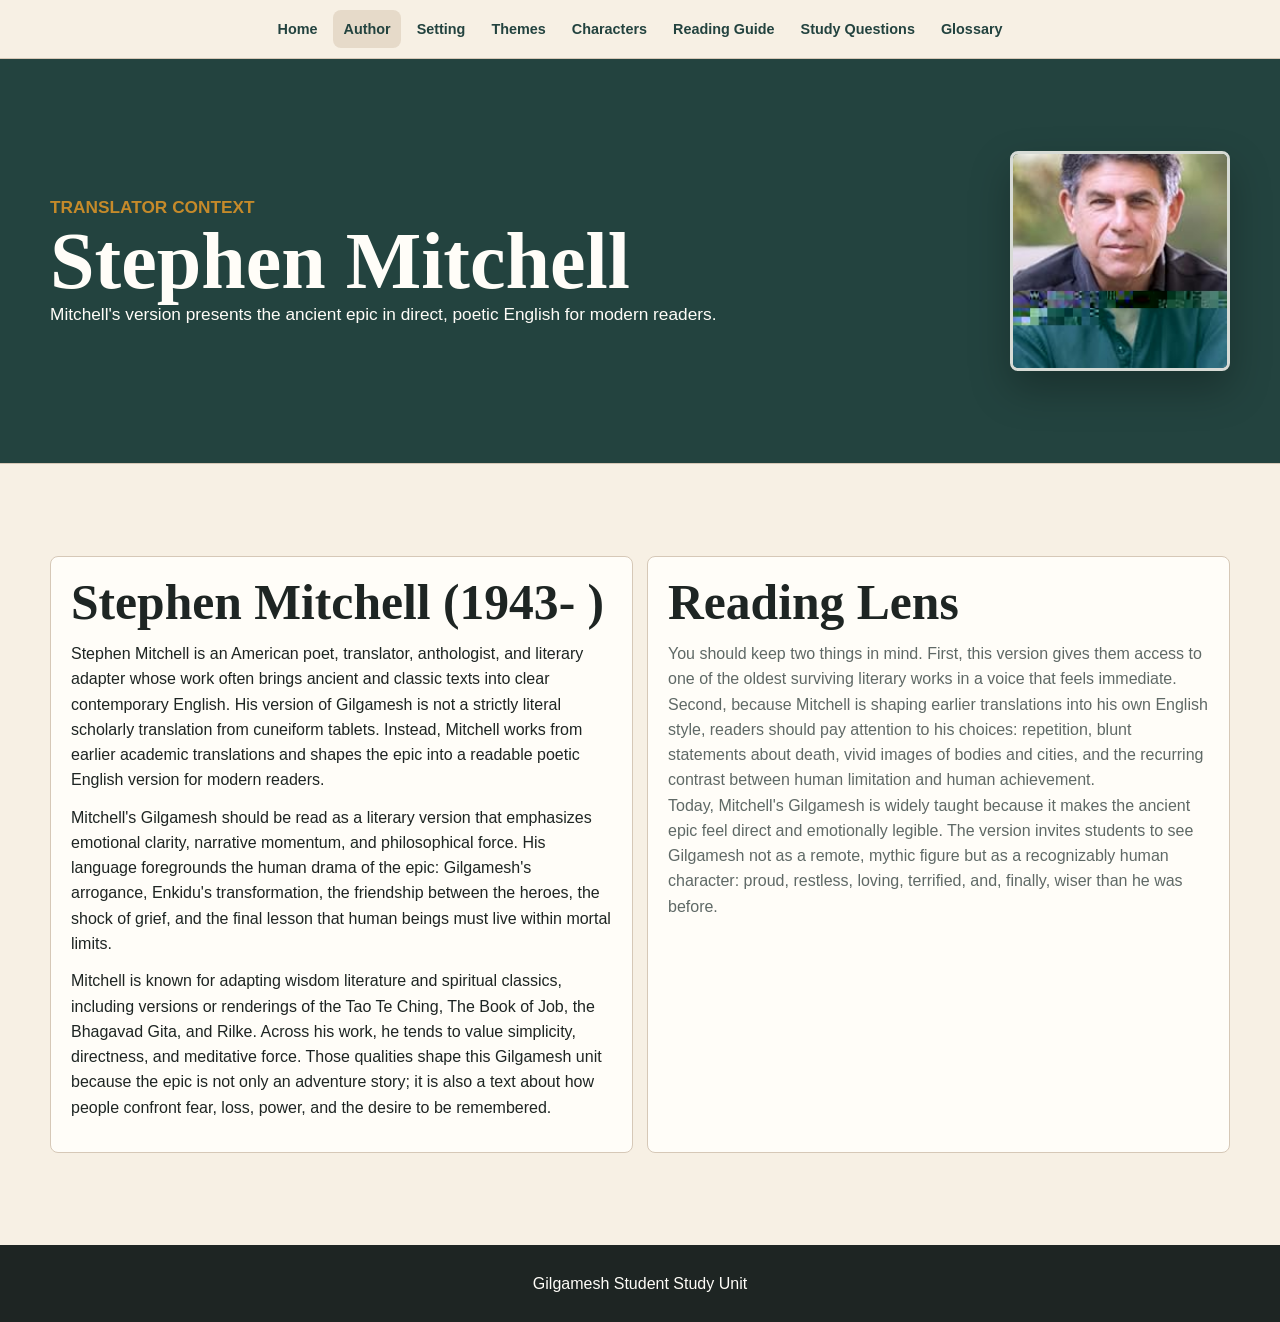
==== commit b34c4118: "Remove Close Reading page links" ====
--- a/author.html
+++ b/author.html
@@ -16,7 +16,6 @@
     <a href="characters.html">Characters</a>
     <a href="reading-guide.html">Reading Guide</a>
     <a href="study-questions.html">Study Questions</a>
-    <a href="close-reading.html">Close Reading</a>
     <a href="glossary.html">Glossary</a>
   </nav>
   <header class="page-hero">
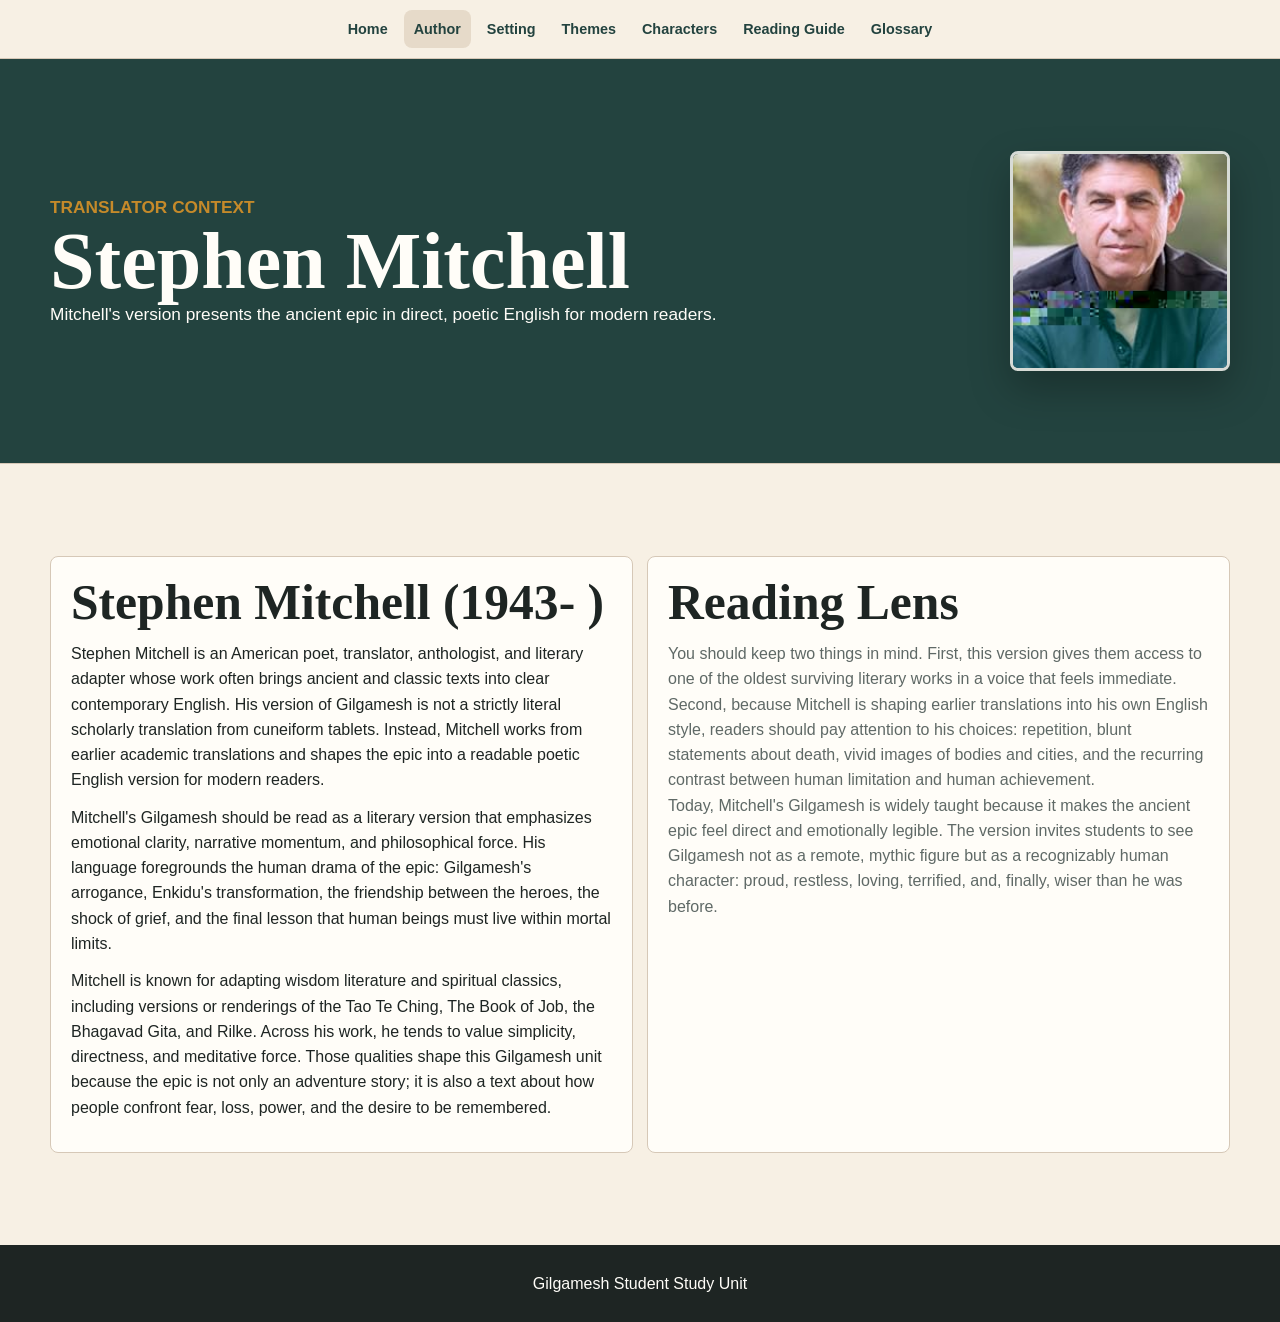
==== commit 8dd163d3: "Remove study questions page links" ====
--- a/author.html
+++ b/author.html
@@ -15,7 +15,6 @@
     <a href="themes.html">Themes</a>
     <a href="characters.html">Characters</a>
     <a href="reading-guide.html">Reading Guide</a>
-    <a href="study-questions.html">Study Questions</a>
     <a href="glossary.html">Glossary</a>
   </nav>
   <header class="page-hero">
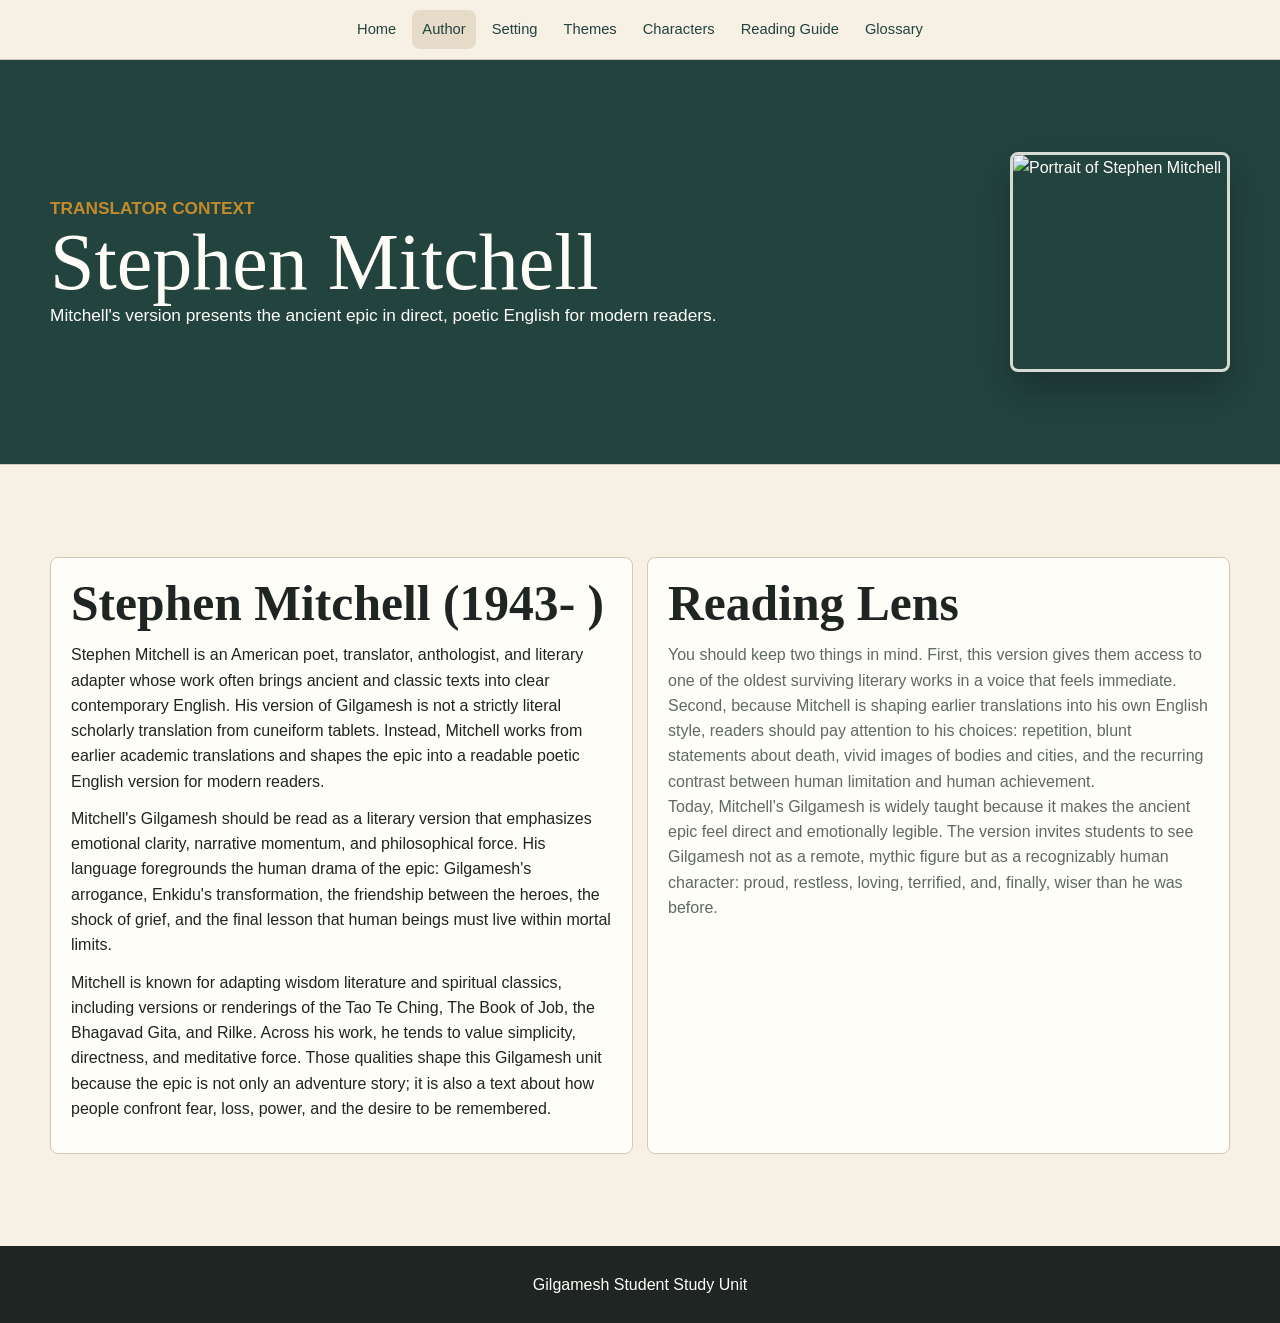
==== commit e467632f: "Use higher resolution author portrait" ====
--- a/author.html
+++ b/author.html
@@ -24,7 +24,7 @@
         <h1>Stephen Mitchell</h1>
         <p>Mitchell's version presents the ancient epic in direct, poetic English for modern readers.</p>
       </div>
-      <img src="assets/stephen-mitchell-portrait.jpg?v=2" alt="Portrait of Stephen Mitchell" style="width:100%;max-width:220px;aspect-ratio:1/1;object-fit:cover;border-radius:8px;border:3px solid rgba(255,253,248,.82);box-shadow:0 18px 40px rgba(0,0,0,.26)">
+      <img src="https://atlasls.com/wp-content/uploads/2017/09/stephen-mitchell-famous-translator.png" alt="Portrait of Stephen Mitchell" width="512" height="512" style="width:100%;max-width:220px;aspect-ratio:1/1;object-fit:cover;border-radius:8px;border:3px solid rgba(255,253,248,.82);box-shadow:0 18px 40px rgba(0,0,0,.26)">
     </div>
   </header>
   <main id="main-content" class="section" tabindex="-1">
--- a/styles.css
+++ b/styles.css
@@ -1 +1 @@
-:root{--paper:#f7f0e4;--surface:#fffdf8;--ink:#1e2523;--muted:#5f6966;--line:#d6c8b7;--reed:#23433f;--lapis:#255a78;--clay:#9f5739;--sun:#c58a2a;--fig:#5f3f62}*{box-sizing:border-box}html{scroll-behavior:smooth}body{margin:0;background:var(--paper);color:var(--ink);font-family:Arial,Helvetica,sans-serif;line-height:1.58;overflow-x:hidden}a{color:inherit}img{max-width:100%;height:auto}p,li,h1,h2,h3,h4,summary,a{overflow-wrap:anywhere}.skip-link{position:fixed;left:16px;top:12px;z-index:100;transform:translateY(-160%);background:#fff;border:3px solid var(--reed);border-radius:8px;padding:10px 14px;font-weight:800;text-decoration:none}.skip-link:focus{transform:translateY(0)}:focus-visible{outline:3px solid #111;outline-offset:4px}.top-nav{position:sticky;top:0;z-index:20;display:flex;justify-content:center;gap:6px;flex-wrap:wrap;padding:10px 14px;background:rgba(247,240,228,.96);border-bottom:1px solid var(--line)}.top-nav a{min-height:38px;display:inline-flex;align-items:center;text-decoration:none;color:var(--reed);font-weight:800;font-size:.9rem;padding:7px 10px;border-radius:8px;white-space:nowrap}.top-nav a:hover,.top-nav a:focus-visible,.top-nav a[aria-current=page]{background:#e6dac9}.hero{position:relative;min-height:clamp(460px,76vh,720px);display:grid;align-items:end;overflow:hidden;border-bottom:1px solid var(--line)}.hero img{position:absolute;inset:0;width:100%;height:100%;object-fit:cover}.hero:after{content:"";position:absolute;inset:0;background:linear-gradient(90deg,rgba(16,23,24,.84),rgba(16,23,24,.44) 48%,rgba(16,23,24,.14)),linear-gradient(0deg,rgba(16,23,24,.45),transparent 42%)}.hero-copy{position:relative;z-index:1;width:min(920px,calc(100% - 32px));padding:0 0 clamp(42px,8vh,76px) clamp(20px,7vw,92px);color:#fffdf8}.eyebrow{margin:0 0 8px;color:var(--sun);font-size:.78rem;letter-spacing:0;text-transform:uppercase;font-weight:900}.hero h1,.page-hero h1,h2{font-family:Georgia,'Times New Roman',serif}.hero h1{margin:0;font-size:clamp(3.2rem,9vw,7.2rem);line-height:.95}.hero-copy p:last-child{max-width:680px;margin:18px 0 0;font-size:clamp(1.06rem,2vw,1.36rem)}.page-hero{background:var(--reed);color:#fffdf8;padding:clamp(54px,8vw,92px) 18px;border-bottom:1px solid var(--line)}.page-hero h1{margin:0;font-size:clamp(2.5rem,7vw,5rem);line-height:1}.page-hero p{max-width:760px;margin:0;font-size:1.08rem}.section{padding:clamp(52px,8vw,92px) 18px}.band-light{background:#efe4d3}.band-deep{background:#203633;color:#fffdf8}.section-inner{width:min(1180px,100%);margin:0 auto}.section-heading{max-width:780px;margin-bottom:26px}.section-intro{max-width:760px;margin:0;color:var(--muted)}h2{margin:0 0 12px;font-size:clamp(2rem,4vw,3.1rem);line-height:1.05}h3{margin:0 0 10px;font-size:1.18rem;line-height:1.25}h4{margin:22px 0 8px;color:var(--reed);font-size:1rem}p{margin:0 0 12px}ul,ol{padding-left:1.25rem}li{margin:6px 0}.grid{display:grid;gap:14px}.grid-2{grid-template-columns:repeat(2,minmax(0,1fr))}.grid-3{grid-template-columns:repeat(3,minmax(0,1fr))}.grid-4{grid-template-columns:repeat(4,minmax(0,1fr))}.tile,.resource-link,.prose-panel,.character-card,.theme-card,.term,.book-panel,.quiz-panel,.callout{border:1px solid var(--line);border-radius:8px;background:var(--surface)}.tile,.prose-panel,.character-card,.theme-card,.term,.quiz-panel,.callout{padding:20px}.resource-link{display:block;padding:22px;text-decoration:none;color:var(--ink)}.resource-link span,.tile h3,.character-card h3,.term dt{color:var(--reed);font-weight:900}.resource-link p,.tile p,.character-card p,.theme-card p,.term dd,.quiz-panel p,.callout p{margin:0;color:var(--muted)}.theme-card{border-top:6px solid var(--clay)}.theme-card:nth-child(2){border-top-color:var(--lapis)}.theme-card:nth-child(3){border-top-color:var(--fig)}.theme-card:nth-child(4){border-top-color:var(--sun)}.theme-label{display:inline-grid;place-items:center;width:34px;height:34px;border-radius:50%;background:var(--clay);color:white;font-weight:900;margin-bottom:10px}.book-list{display:grid;gap:12px}.book-panel{overflow:hidden}.book-panel summary{position:relative;cursor:pointer;list-style:none;padding:17px 58px 17px 20px;background:var(--surface);color:var(--reed);font-weight:900}.book-panel summary:after{content:"+";position:absolute;right:18px;top:50%;transform:translateY(-50%);width:28px;height:28px;display:grid;place-items:center;border-radius:50%;background:#e5d8c7}.book-panel[open] summary:after{content:"-"}.book-body{display:grid;grid-template-columns:minmax(0,1.4fr) minmax(280px,.8fr);gap:24px;padding:8px 20px 22px;border-top:1px solid var(--line);background:var(--surface)}.questions{border-left:4px solid var(--sun);padding-left:18px}.question-line{color:var(--reed);font-weight:900}.toolbar{display:flex;gap:10px;flex-wrap:wrap;margin:0 0 18px}.toolbar input,.toolbar select{min-height:42px;border:1px solid var(--line);border-radius:8px;background:var(--surface);padding:8px 10px;font:inherit}.toolbar input{flex:1 1 280px}.button,.quiz-option{border-radius:8px;font:inherit;cursor:pointer}.button{min-height:42px;border:1px solid var(--reed);background:var(--reed);color:#fffdf8;padding:8px 12px;font-weight:900}.quiz-option{display:block;width:100%;text-align:left;margin:8px 0;border:1px solid var(--line);background:#fff8ec;color:var(--ink);padding:10px 12px}.quiz-option.correct{border-color:#2f6d4f;background:#e5f2e8}.quiz-option.incorrect{border-color:#a04738;background:#f7e4df}.result{min-height:26px;margin-top:10px;font-weight:900}.tracker-table{width:100%;border-collapse:collapse;border:1px solid var(--line);background:var(--surface)}.tracker-table th,.tracker-table td{border:1px solid var(--line);padding:12px;text-align:left;vertical-align:top}.tracker-table th{background:#eadcc9;color:var(--reed)}.site-footer{padding:26px 18px;background:#1e2523;color:#fffdf8;text-align:center}.site-footer p{margin:0}@media(max-width:980px){.grid-2,.grid-3,.grid-4,.book-body{grid-template-columns:1fr}.hero-copy{padding-left:22px}}@media(max-width:720px){body{font-size:16px;line-height:1.62}.top-nav{justify-content:flex-start;flex-wrap:nowrap;overflow-x:auto;overscroll-behavior-x:contain;-webkit-overflow-scrolling:touch;padding:8px 10px;gap:4px}.top-nav a{flex:0 0 auto;min-height:36px;font-size:.86rem;padding:7px 9px}.hero{min-height:410px}.hero-copy{width:100%;padding:0 18px 36px}.hero h1{font-size:clamp(3rem,18vw,4.25rem);line-height:.96}.hero-copy p:last-child{font-size:1.02rem;max-width:34rem}.page-hero{padding:38px 14px}.page-hero .section-inner{grid-template-columns:1fr!important;gap:16px!important}.page-hero img{max-width:150px!important}.page-hero h1{font-size:clamp(2.25rem,13vw,3.6rem);line-height:1.02}.page-hero p{font-size:1rem}.section{padding:38px 14px}.section-heading{margin-bottom:18px}h2{font-size:clamp(1.65rem,9vw,2.35rem)}.tile,.prose-panel,.character-card,.theme-card,.term,.quiz-panel,.callout,.resource-link{padding:16px}.book-panel summary{padding:15px 50px 15px 16px}.book-body{gap:16px;padding:6px 16px 18px}.toolbar{display:grid;grid-template-columns:1fr;gap:8px}.toolbar input,.toolbar select{width:100%;min-width:0}.character-card p,.theme-card p,.prose-panel p,.callout p,.tile p,.resource-link p{font-size:.98rem}}@media(max-width:430px){.top-nav{position:relative}.hero{min-height:360px}.hero-copy{padding-bottom:30px}.hero h1{font-size:3rem}.page-hero{padding-top:32px;padding-bottom:32px}.section{padding-left:12px;padding-right:12px}.grid{gap:12px}.tile,.prose-panel,.character-card,.theme-card,.term,.quiz-panel,.callout,.resource-link{padding:14px}ul,ol{padding-left:1.05rem}.book-panel summary{font-size:.98rem}.questions{padding-left:12px}.site-footer{padding:22px 12px}}@media(orientation:landscape) and (max-height:520px){.hero{min-height:320px}.hero-copy{padding-bottom:28px}.page-hero{padding-top:30px;padding-bottom:30px}}+:root{--paper:#f7f0e4;--surface:#fffdf8;--ink:#1e2523;--muted:#5f6966;--line:#d6c8b7;--reed:#23433f;--lapis:#255a78;--clay:#9f5739;--sun:#c58a2a;--fig:#5f3f62}*{box-sizing:border-box}html{scroll-behavior:smooth}body{margin:0;background:var(--paper);color:var(--ink);font-family:Arial,Helvetica,sans-serif;line-height:1.58;overflow-x:hidden}a{color:inherit}img{max-width:100%;height:auto}p,li,h1,h2,h3,h4,summary,a{overflow-wrap:anywhere}.skip-link{position:fixed;left:16px;top:12px;z-index:100;transform:translateY(-160%);background:#fff;border:3px solid var(--reed);border-radius:8px;padding:10px 14px;font-weight:800;text-decoration:none}.skip-link:focus{transform:translateY(0)}:focus-visible{outline:3px solid #111;outline-offset:4px}.top-nav{position:sticky;top:0;z-index:20;display:flex;justify-content:center;gap:6px;flex-wrap:wrap;padding:10px 14px;background:rgba(247,240,228,.96);border-bottom:1px solid var(--line)}.top-nav a{min-height:38px;display:inline-flex;align-items:center;text-decoration:none;color:var(--reed);font-family:Arial,Helvetica,sans-serif;font-weight:400;font-size:.92rem;padding:8px 10px;border-radius:8px;white-space:nowrap}.top-nav a:hover,.top-nav a:focus-visible,.top-nav a[aria-current=page]{background:#e6dac9}.hero{position:relative;min-height:clamp(460px,76vh,720px);display:grid;align-items:end;overflow:hidden;border-bottom:1px solid var(--line)}.hero img{position:absolute;inset:0;width:100%;height:100%;object-fit:cover}.hero:after{content:"";position:absolute;inset:0;background:linear-gradient(90deg,rgba(16,23,24,.84),rgba(16,23,24,.44) 48%,rgba(16,23,24,.14)),linear-gradient(0deg,rgba(16,23,24,.45),transparent 42%)}.hero-copy{position:relative;z-index:1;width:min(920px,calc(100% - 32px));padding:0 0 clamp(42px,8vh,76px) clamp(20px,7vw,92px);color:#fffdf8}.eyebrow{margin:0 0 8px;color:var(--sun);font-size:.78rem;letter-spacing:0;text-transform:uppercase;font-weight:900}.hero h1,.page-hero h1,h2{font-family:Georgia,'Times New Roman',serif}.hero h1{margin:0;font-size:clamp(3.2rem,9vw,7.2rem);font-weight:400;line-height:.95}.hero-copy p:last-child{max-width:680px;margin:18px 0 0;font-size:clamp(1.06rem,2vw,1.36rem)}.page-hero{background:var(--reed);color:#fffdf8;padding:clamp(54px,8vw,92px) 18px;border-bottom:1px solid var(--line)}.page-hero h1{margin:0;font-size:clamp(2.5rem,7vw,5rem);font-weight:400;line-height:1}.page-hero p{max-width:760px;margin:0;font-size:1.08rem}.section{padding:clamp(52px,8vw,92px) 18px}.band-light{background:#efe4d3}.band-deep{background:#203633;color:#fffdf8}.section-inner{width:min(1180px,100%);margin:0 auto}.section-heading{max-width:780px;margin-bottom:26px}.section-intro{max-width:760px;margin:0;color:var(--muted)}h2{margin:0 0 12px;font-size:clamp(2rem,4vw,3.1rem);line-height:1.05}h3{margin:0 0 10px;font-size:1.18rem;line-height:1.25}h4{margin:22px 0 8px;color:var(--reed);font-size:1rem}p{margin:0 0 12px}ul,ol{padding-left:1.25rem}li{margin:6px 0}.grid{display:grid;gap:14px}.grid-2{grid-template-columns:repeat(2,minmax(0,1fr))}.grid-3{grid-template-columns:repeat(3,minmax(0,1fr))}.grid-4{grid-template-columns:repeat(4,minmax(0,1fr))}.tile,.resource-link,.prose-panel,.character-card,.theme-card,.term,.book-panel,.quiz-panel,.callout{border:1px solid var(--line);border-radius:8px;background:var(--surface)}.tile,.prose-panel,.character-card,.theme-card,.term,.quiz-panel,.callout{padding:20px}.resource-link{display:block;padding:22px;text-decoration:none;color:var(--ink)}.resource-link:hover,.resource-link:focus-visible{border-color:var(--reed);background:#fff8ec;outline:3px solid var(--reed);outline-offset:2px}.resource-link span,.tile h3,.character-card h3,.term dt{color:var(--reed);font-weight:900}.resource-link p,.tile p,.character-card p,.theme-card p,.term dd,.quiz-panel p,.callout p{margin:0;color:var(--muted)}.theme-card{border-top:6px solid var(--clay)}.theme-card:nth-child(2){border-top-color:var(--lapis)}.theme-card:nth-child(3){border-top-color:var(--fig)}.theme-card:nth-child(4){border-top-color:var(--sun)}.theme-label{display:inline-grid;place-items:center;width:34px;height:34px;border-radius:50%;background:var(--clay);color:white;font-weight:900;margin-bottom:10px}.book-list{display:grid;gap:12px}.book-panel{overflow:hidden}.book-panel summary{position:relative;cursor:pointer;list-style:none;padding:17px 58px 17px 20px;background:var(--surface);color:var(--reed);font-weight:900}.book-panel summary:after{content:"+";position:absolute;right:18px;top:50%;transform:translateY(-50%);width:28px;height:28px;display:grid;place-items:center;border-radius:50%;background:#e5d8c7}.book-panel[open] summary:after{content:"-"}.book-body{display:grid;grid-template-columns:minmax(0,1.4fr) minmax(280px,.8fr);gap:24px;padding:8px 20px 22px;border-top:1px solid var(--line);background:var(--surface)}.questions{border-left:4px solid var(--sun);padding-left:18px}.question-line{color:var(--reed);font-weight:900}.toolbar{display:flex;gap:10px;flex-wrap:wrap;margin:0 0 18px}.toolbar input,.toolbar select{min-height:42px;border:1px solid var(--line);border-radius:8px;background:var(--surface);padding:8px 10px;font:inherit}.toolbar input{flex:1 1 280px}.button,.quiz-option{border-radius:8px;font:inherit;cursor:pointer}.button{min-height:42px;border:1px solid var(--reed);background:var(--reed);color:#fffdf8;padding:8px 12px;font-weight:900}.quiz-option{display:block;width:100%;text-align:left;margin:8px 0;border:1px solid var(--line);background:#fff8ec;color:var(--ink);padding:10px 12px}.quiz-option.correct{border-color:#2f6d4f;background:#e5f2e8}.quiz-option.incorrect{border-color:#a04738;background:#f7e4df}.result{min-height:26px;margin-top:10px;font-weight:900}.tracker-table{width:100%;border-collapse:collapse;border:1px solid var(--line);background:var(--surface)}.tracker-table th,.tracker-table td{border:1px solid var(--line);padding:12px;text-align:left;vertical-align:top}.tracker-table th{background:#eadcc9;color:var(--reed)}.site-footer{padding:26px 18px;background:#1e2523;color:#fffdf8;text-align:center}.site-footer p{margin:0}@media(max-width:980px){.grid-2,.grid-3,.grid-4,.book-body{grid-template-columns:1fr}.hero-copy{padding-left:22px}}@media(max-width:720px){body{font-size:16px;line-height:1.62}.top-nav{justify-content:flex-start;flex-wrap:nowrap;overflow-x:auto;overscroll-behavior-x:contain;-webkit-overflow-scrolling:touch;padding:8px 10px;gap:4px}.top-nav a{flex:0 0 auto;min-height:36px;font-size:.92rem;padding:8px 10px}.hero{min-height:410px}.hero-copy{width:100%;padding:0 18px 36px}.hero h1{font-size:clamp(3rem,18vw,4.25rem);line-height:.96}.hero-copy p:last-child{font-size:1.02rem;max-width:34rem}.page-hero{padding:38px 14px}.page-hero .section-inner{grid-template-columns:1fr!important;gap:16px!important}.page-hero img{max-width:150px!important}.page-hero h1{font-size:clamp(2.25rem,13vw,3.6rem);line-height:1.02}.page-hero p{font-size:1rem}.section{padding:38px 14px}.section-heading{margin-bottom:18px}h2{font-size:clamp(1.65rem,9vw,2.35rem)}.tile,.prose-panel,.character-card,.theme-card,.term,.quiz-panel,.callout,.resource-link{padding:16px}.book-panel summary{padding:15px 50px 15px 16px}.book-body{gap:16px;padding:6px 16px 18px}.toolbar{display:grid;grid-template-columns:1fr;gap:8px}.toolbar input,.toolbar select{width:100%;min-width:0}.character-card p,.theme-card p,.prose-panel p,.callout p,.tile p,.resource-link p{font-size:.98rem}}@media(max-width:430px){.top-nav{position:relative}.hero{min-height:360px}.hero-copy{padding-bottom:30px}.hero h1{font-size:3rem}.page-hero{padding-top:32px;padding-bottom:32px}.section{padding-left:12px;padding-right:12px}.grid{gap:12px}.tile,.prose-panel,.character-card,.theme-card,.term,.quiz-panel,.callout,.resource-link{padding:14px}ul,ol{padding-left:1.05rem}.book-panel summary{font-size:.98rem}.questions{padding-left:12px}.site-footer{padding:22px 12px}}@media(orientation:landscape) and (max-height:520px){.hero{min-height:320px}.hero-copy{padding-bottom:28px}.page-hero{padding-top:30px;padding-bottom:30px}}
